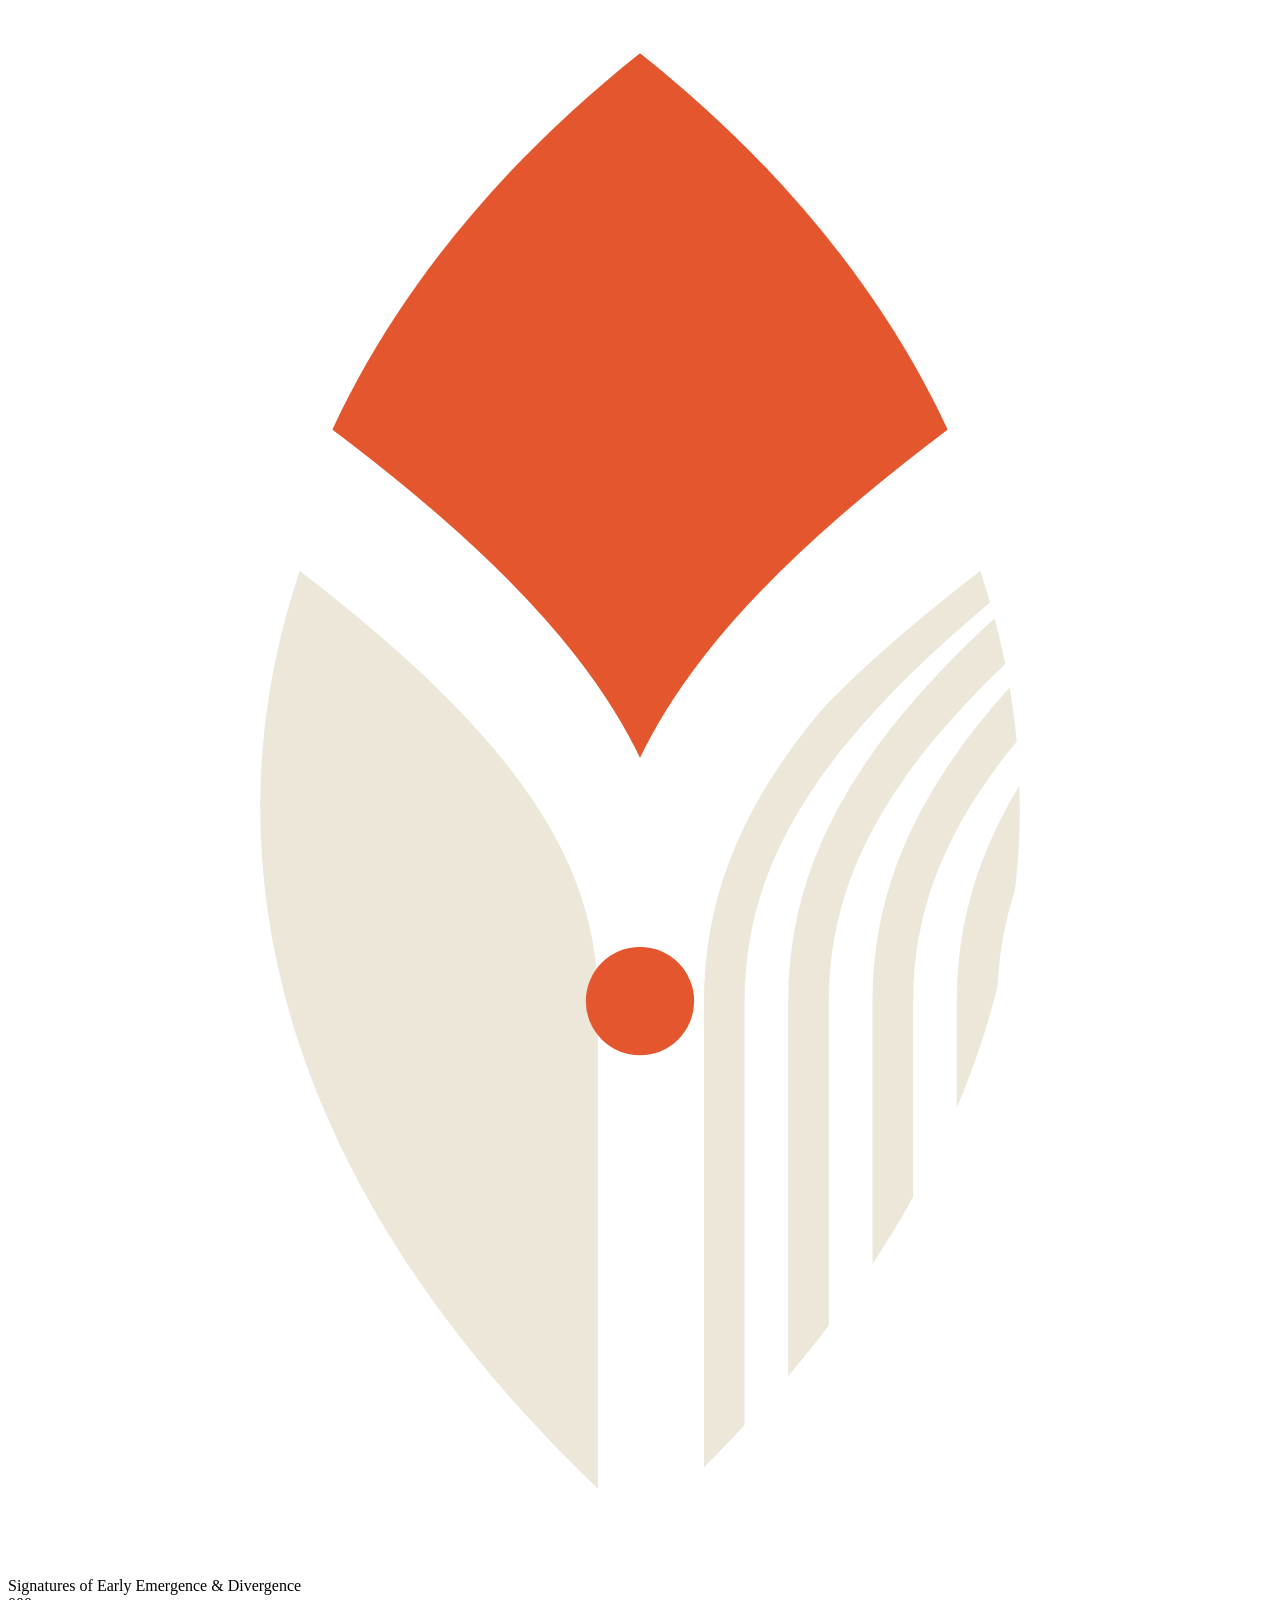
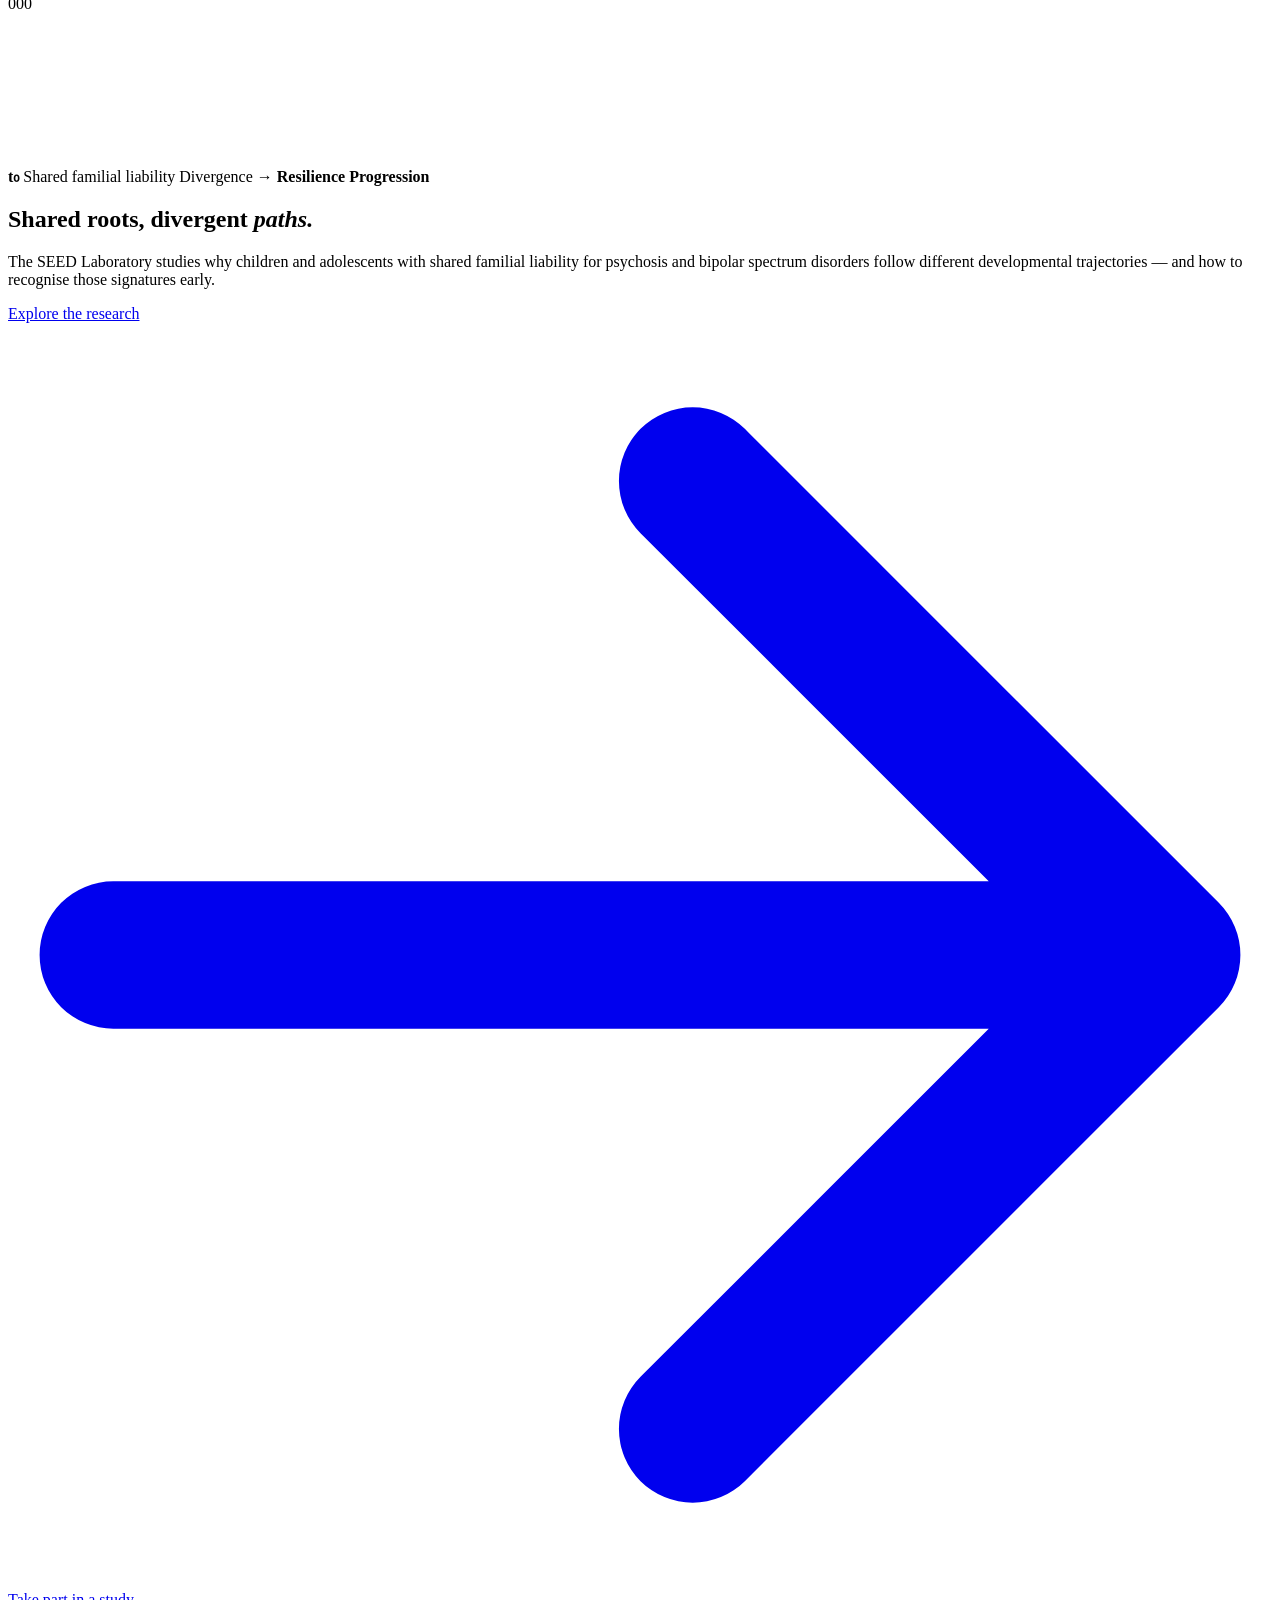
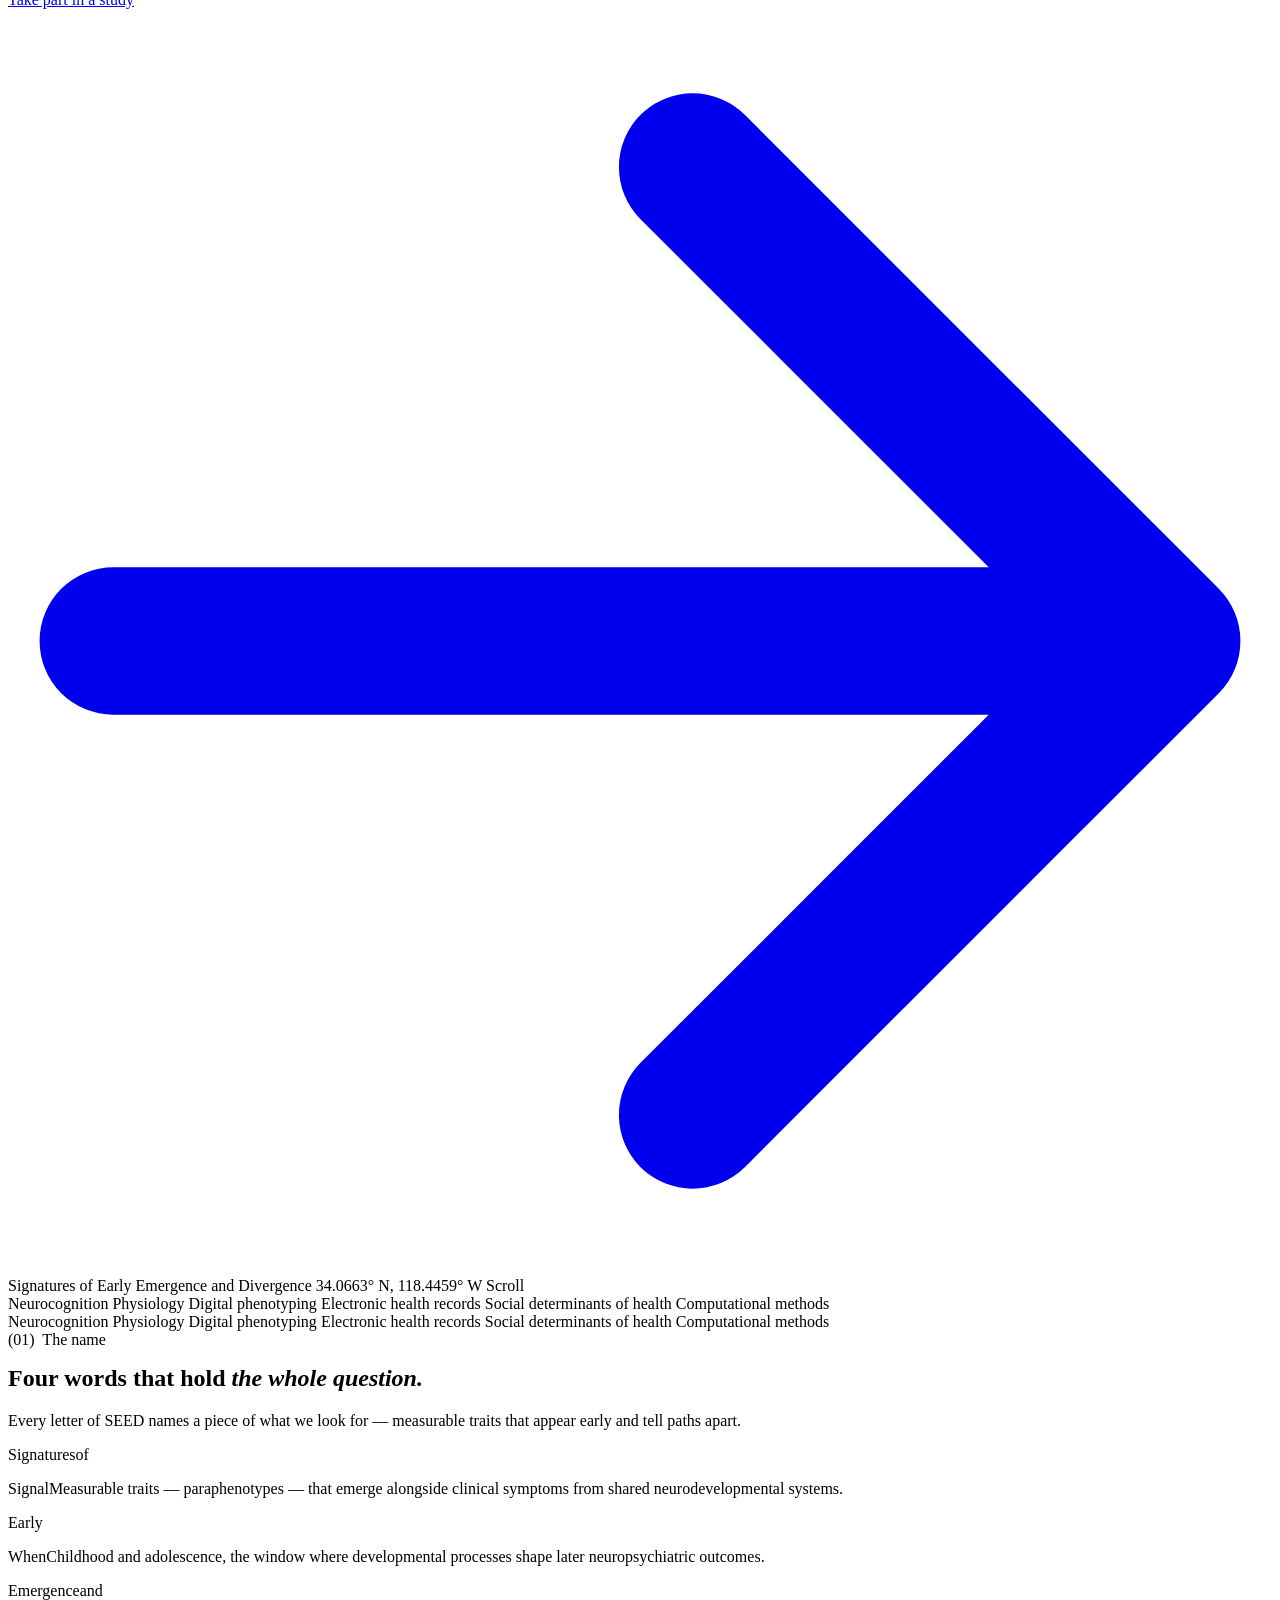
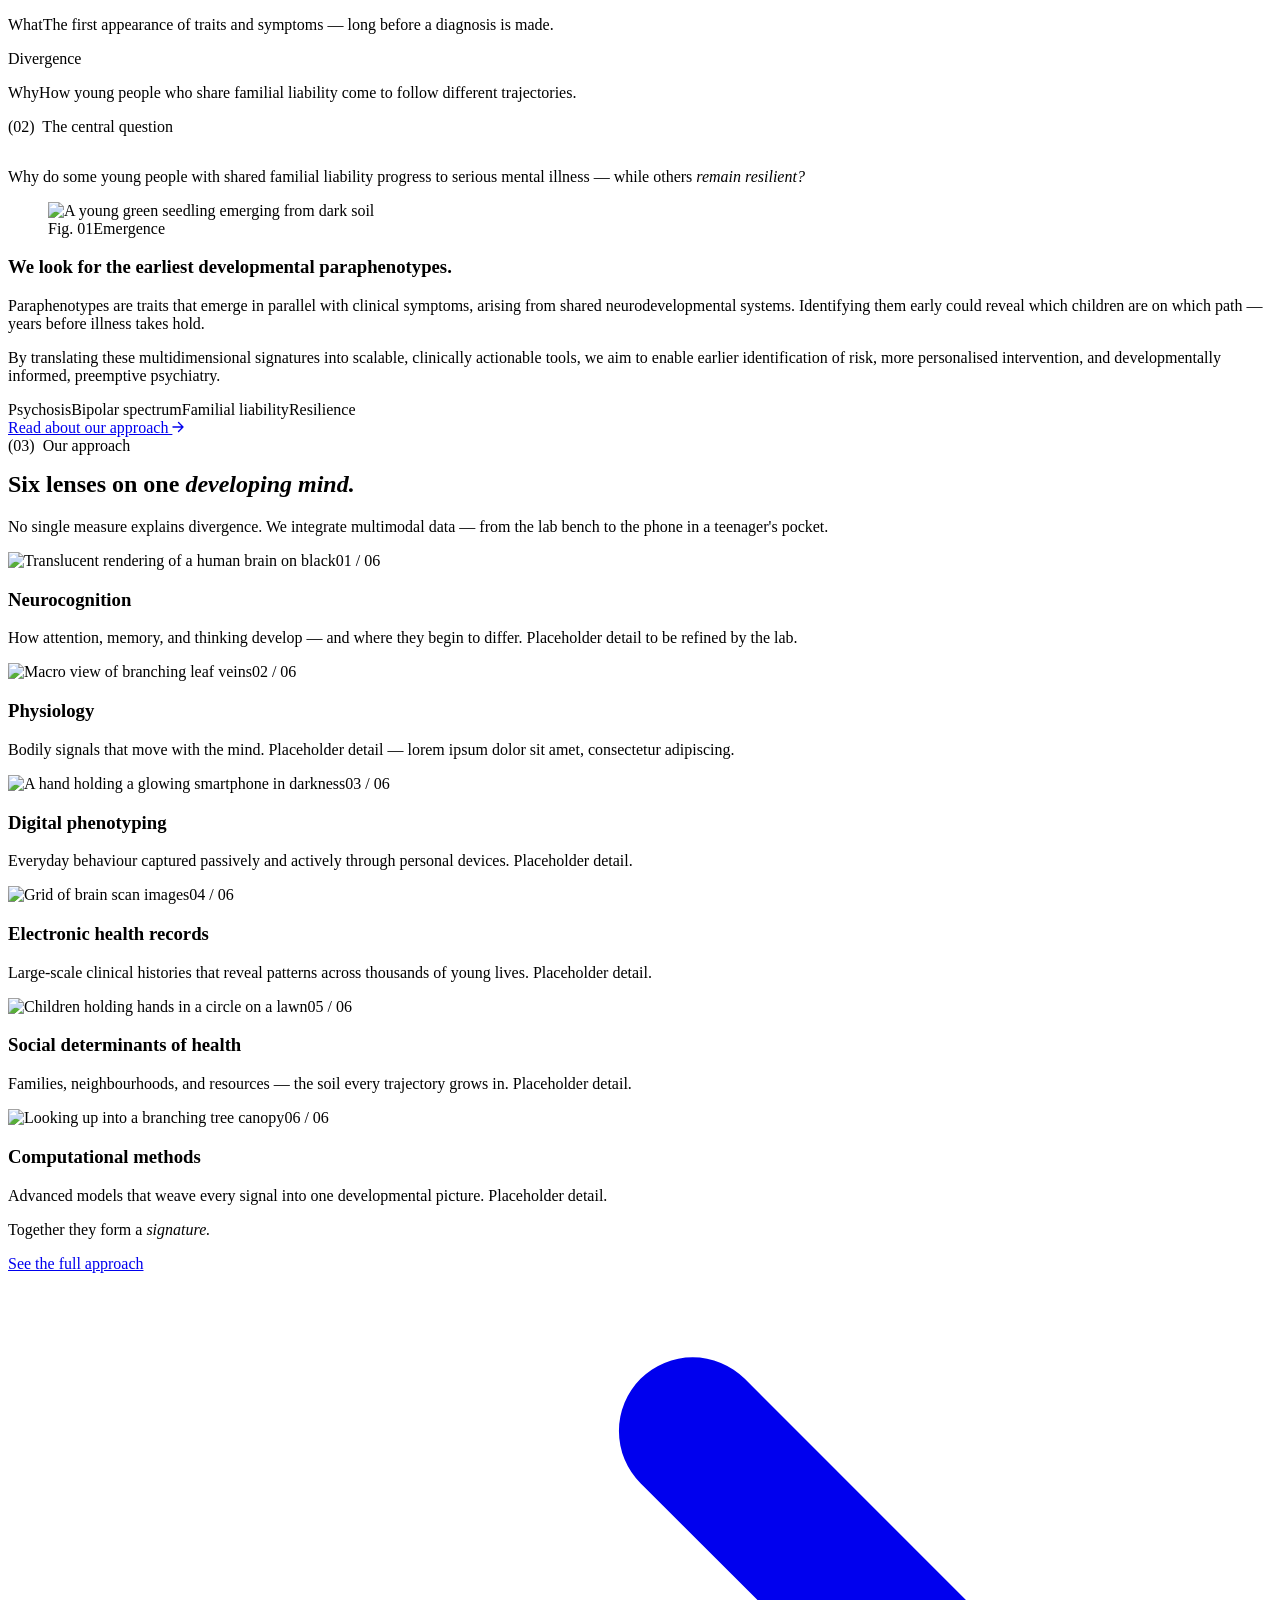
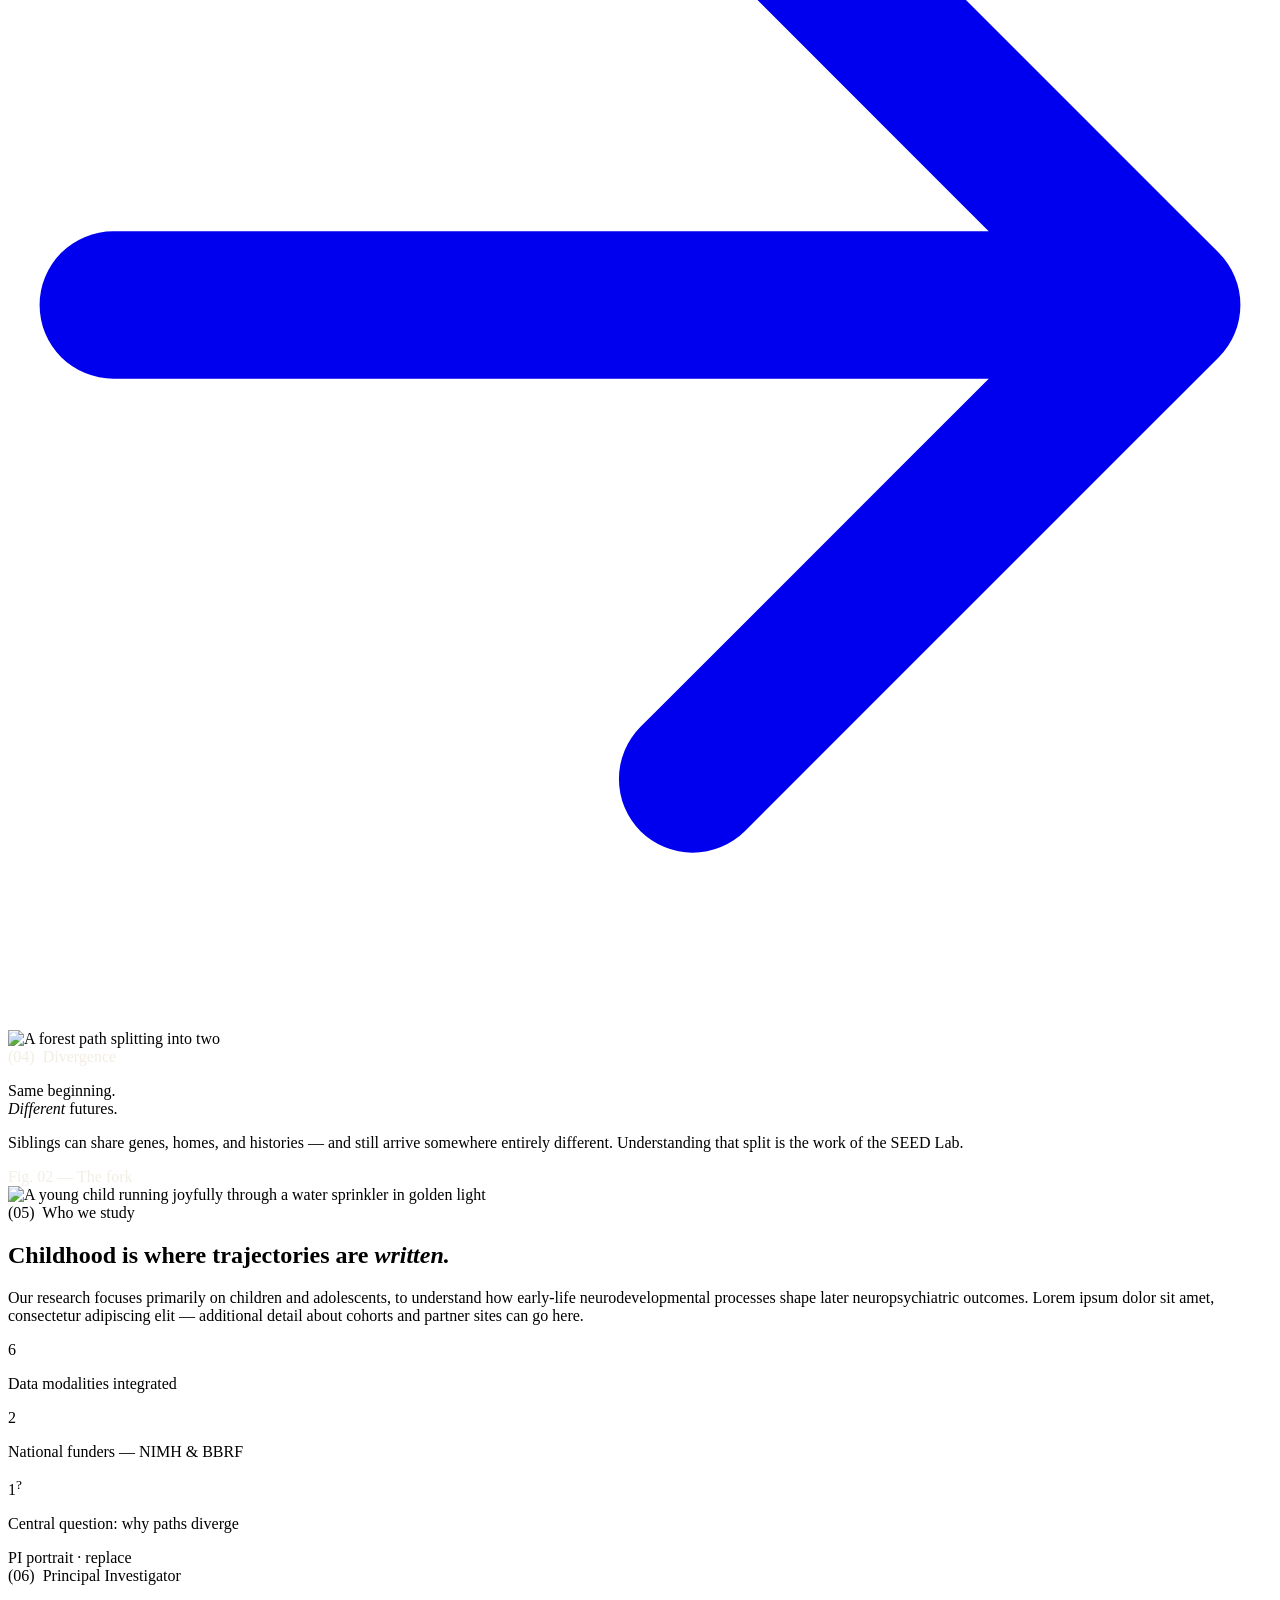
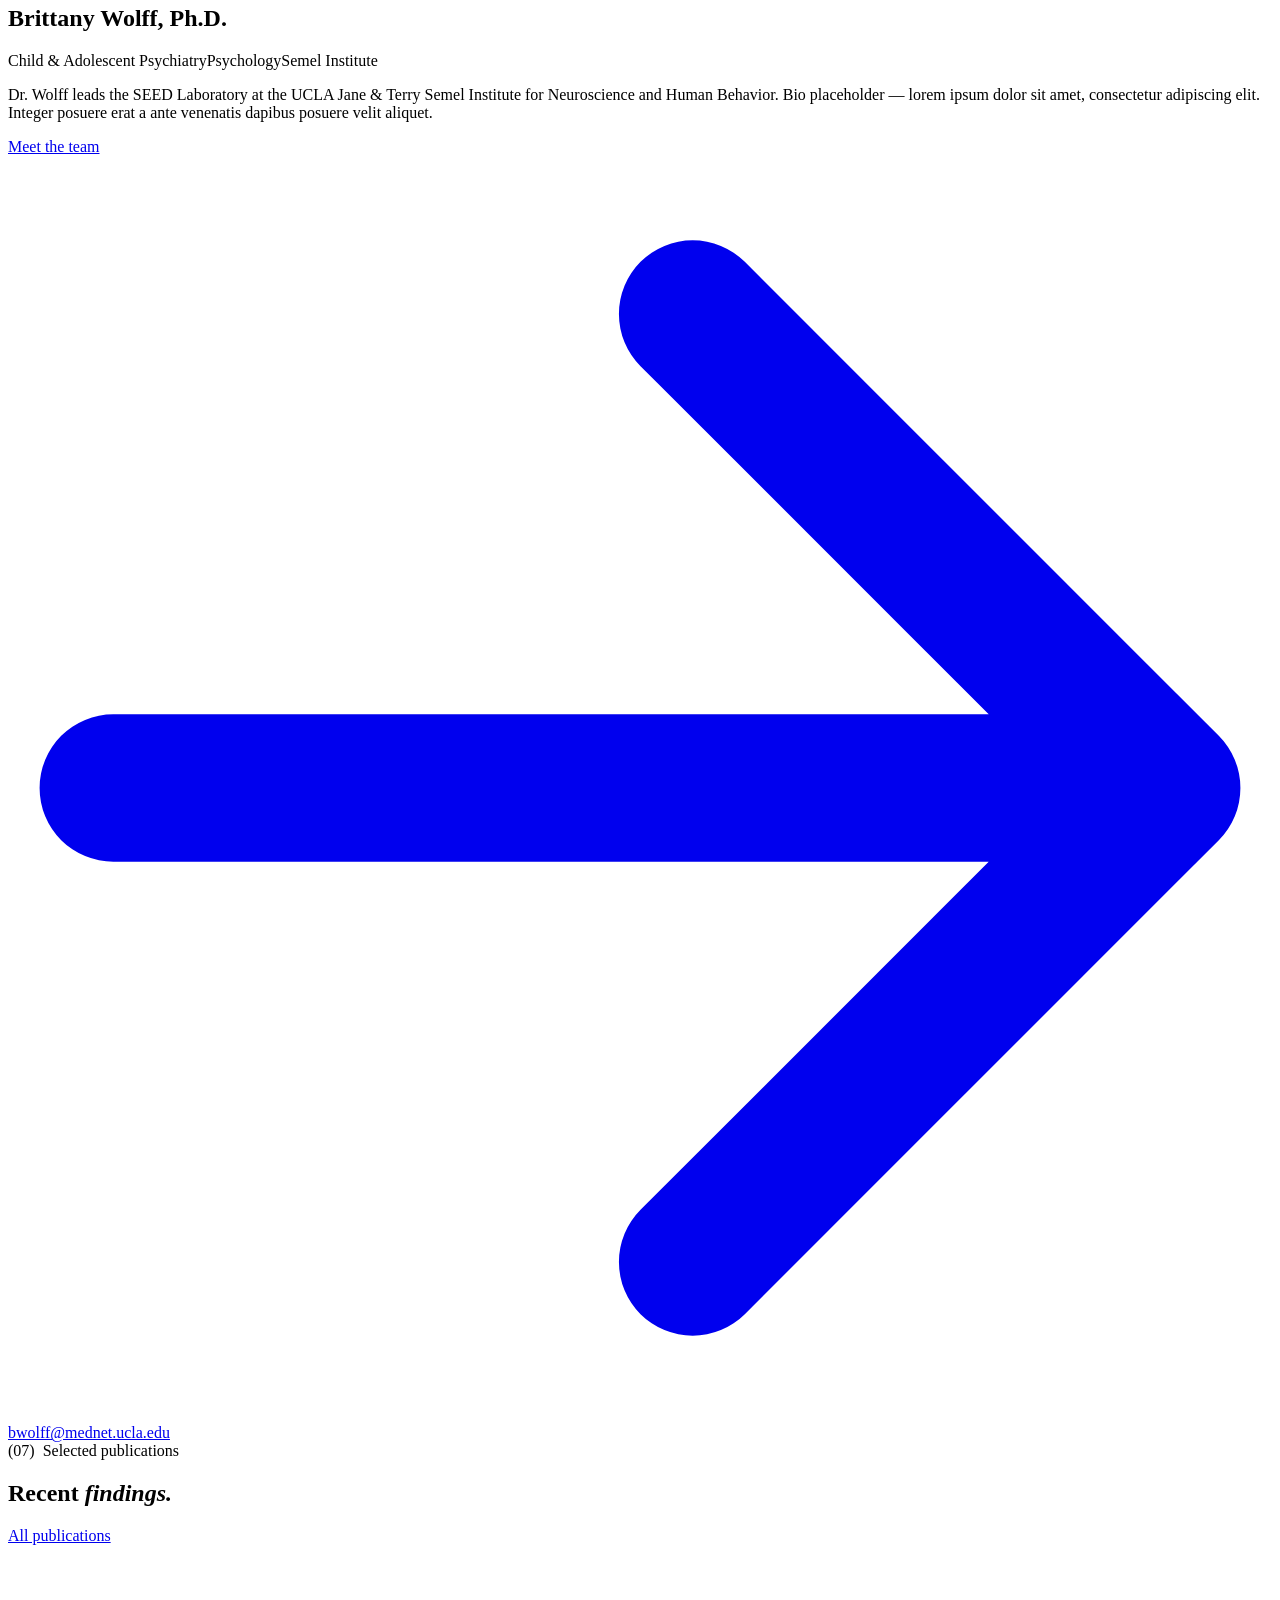
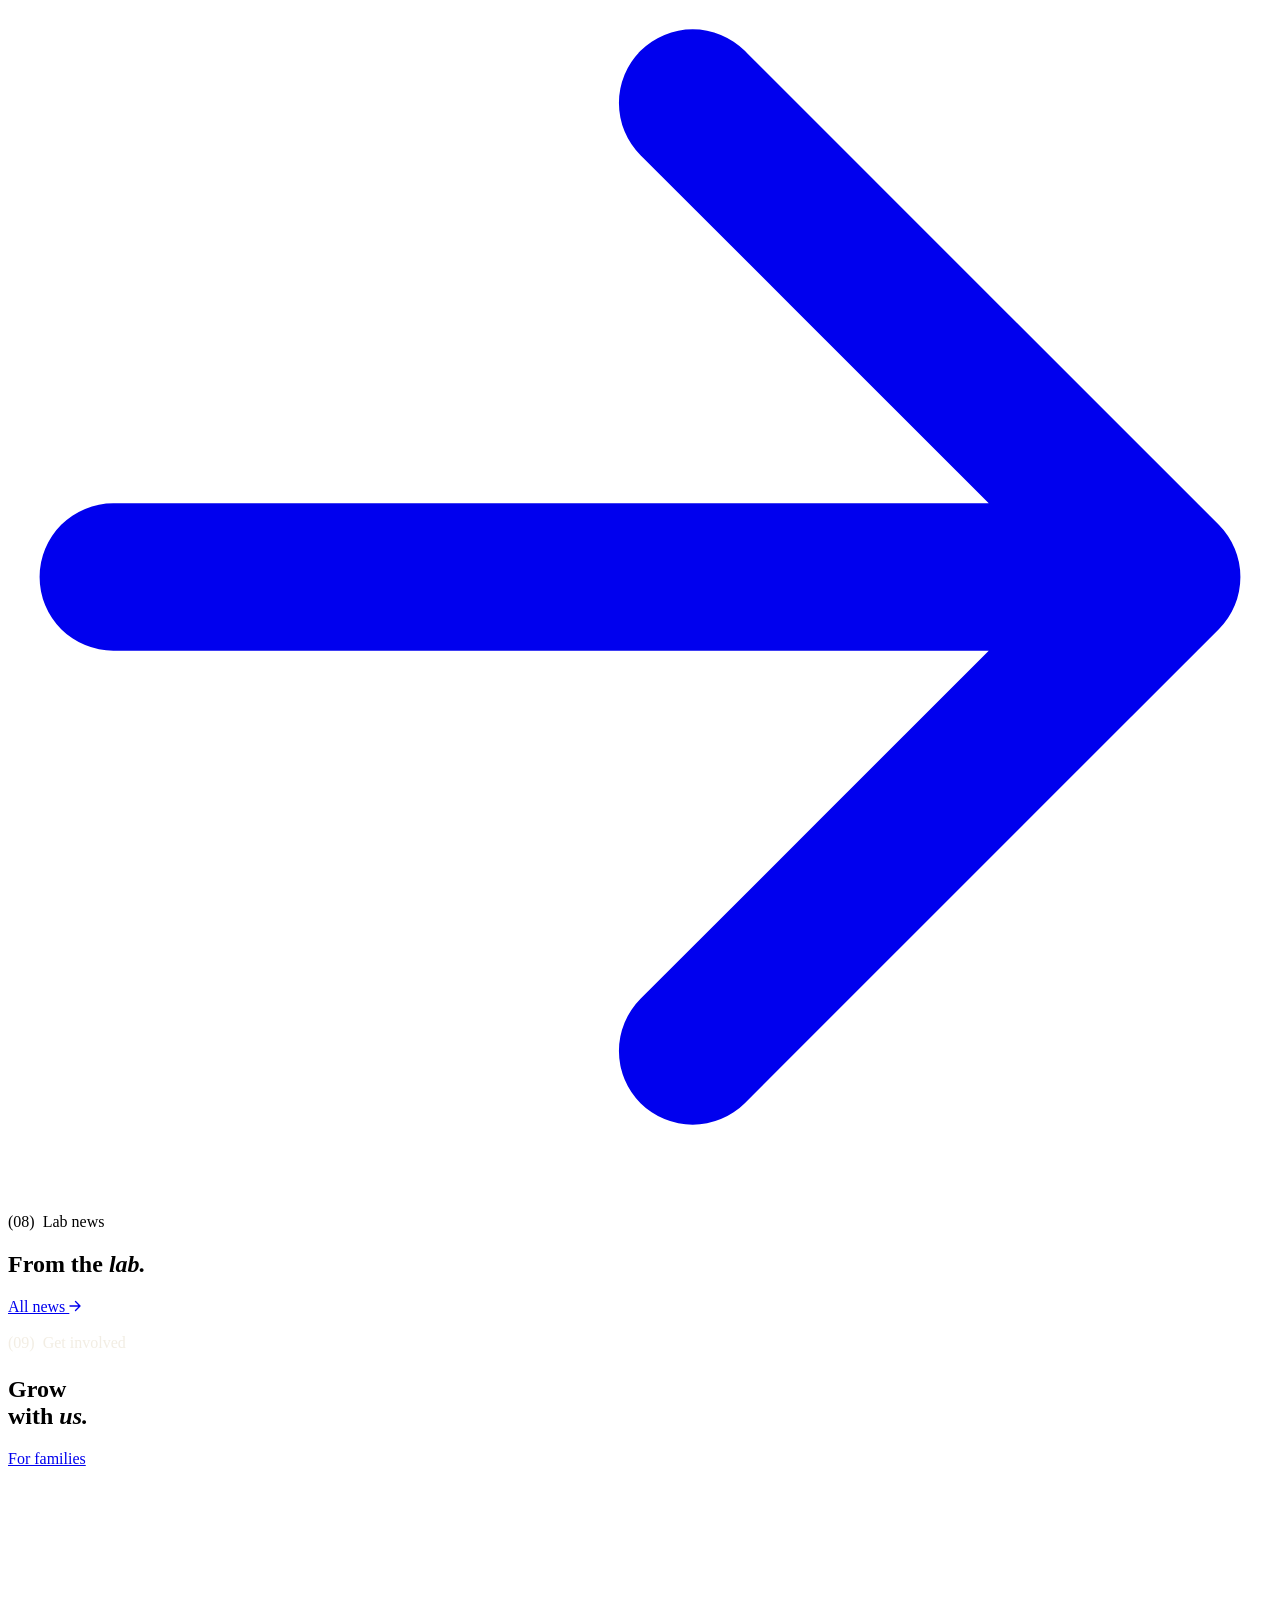
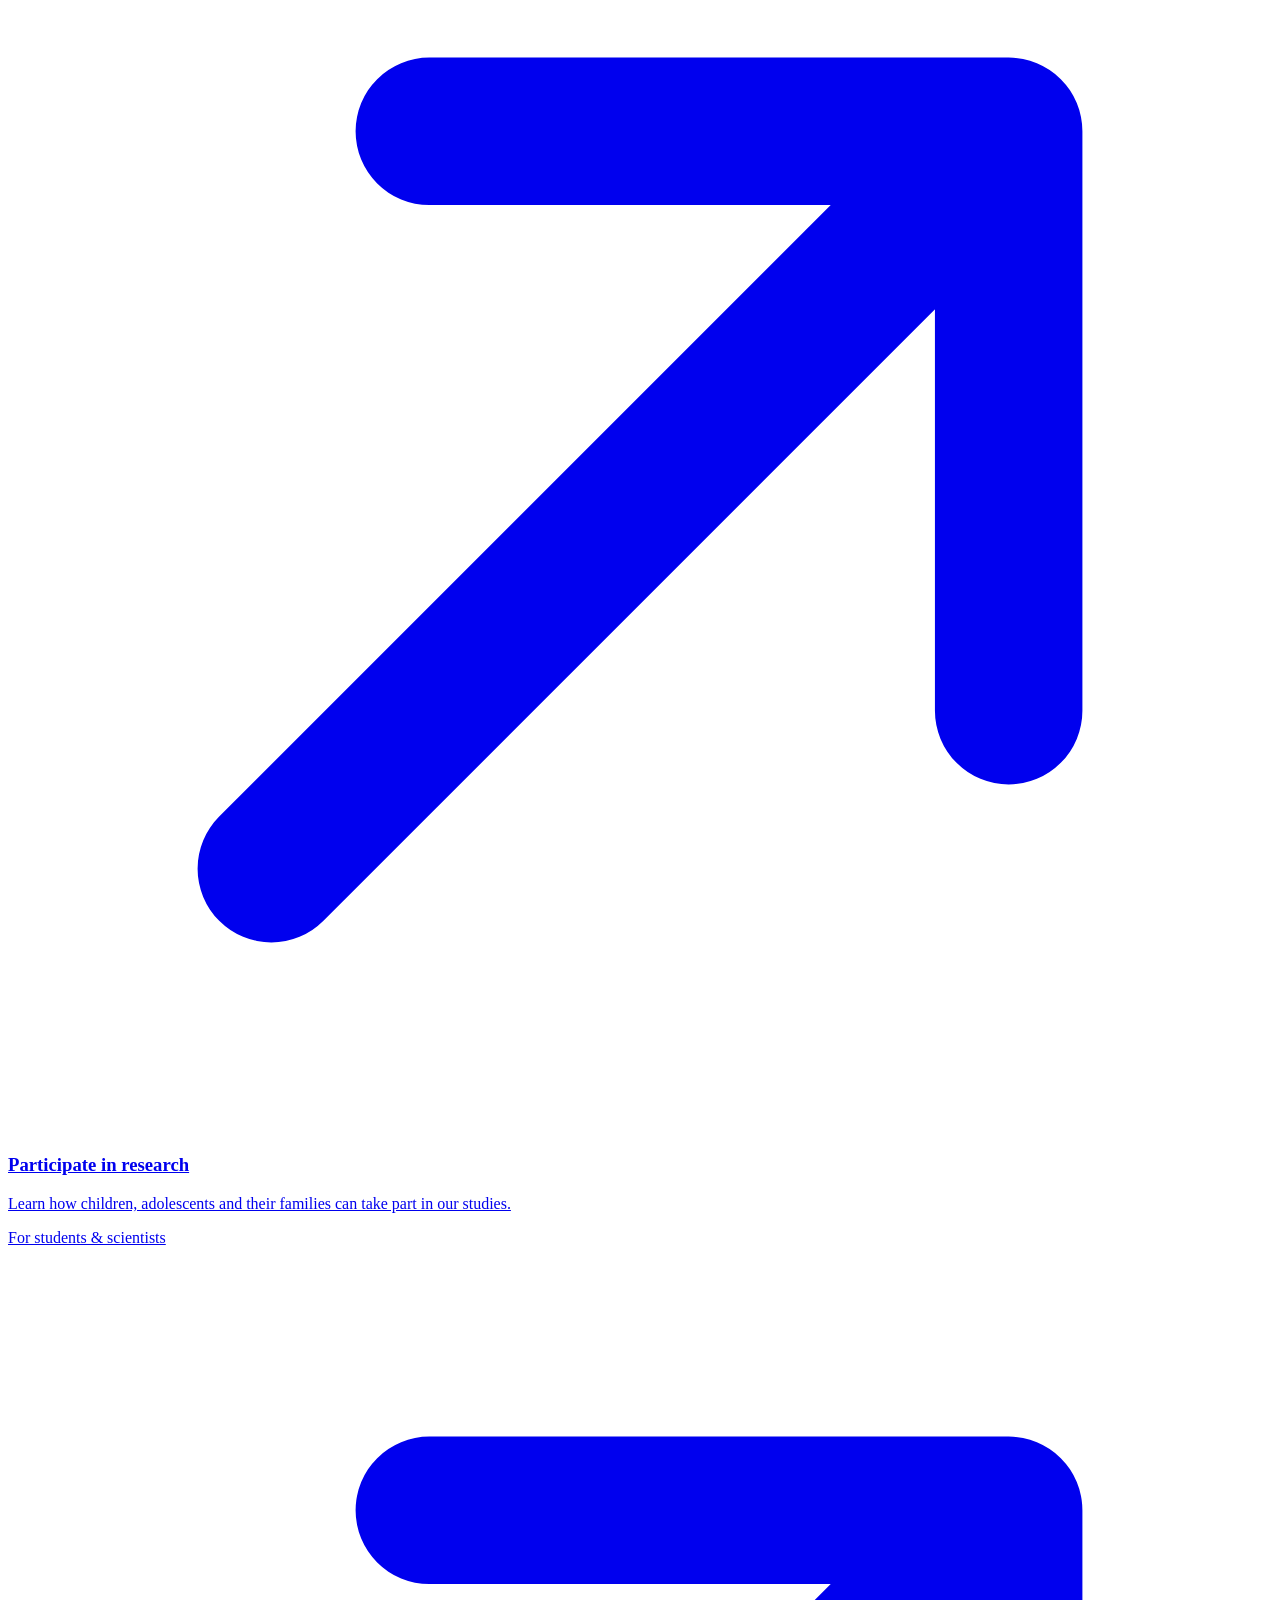
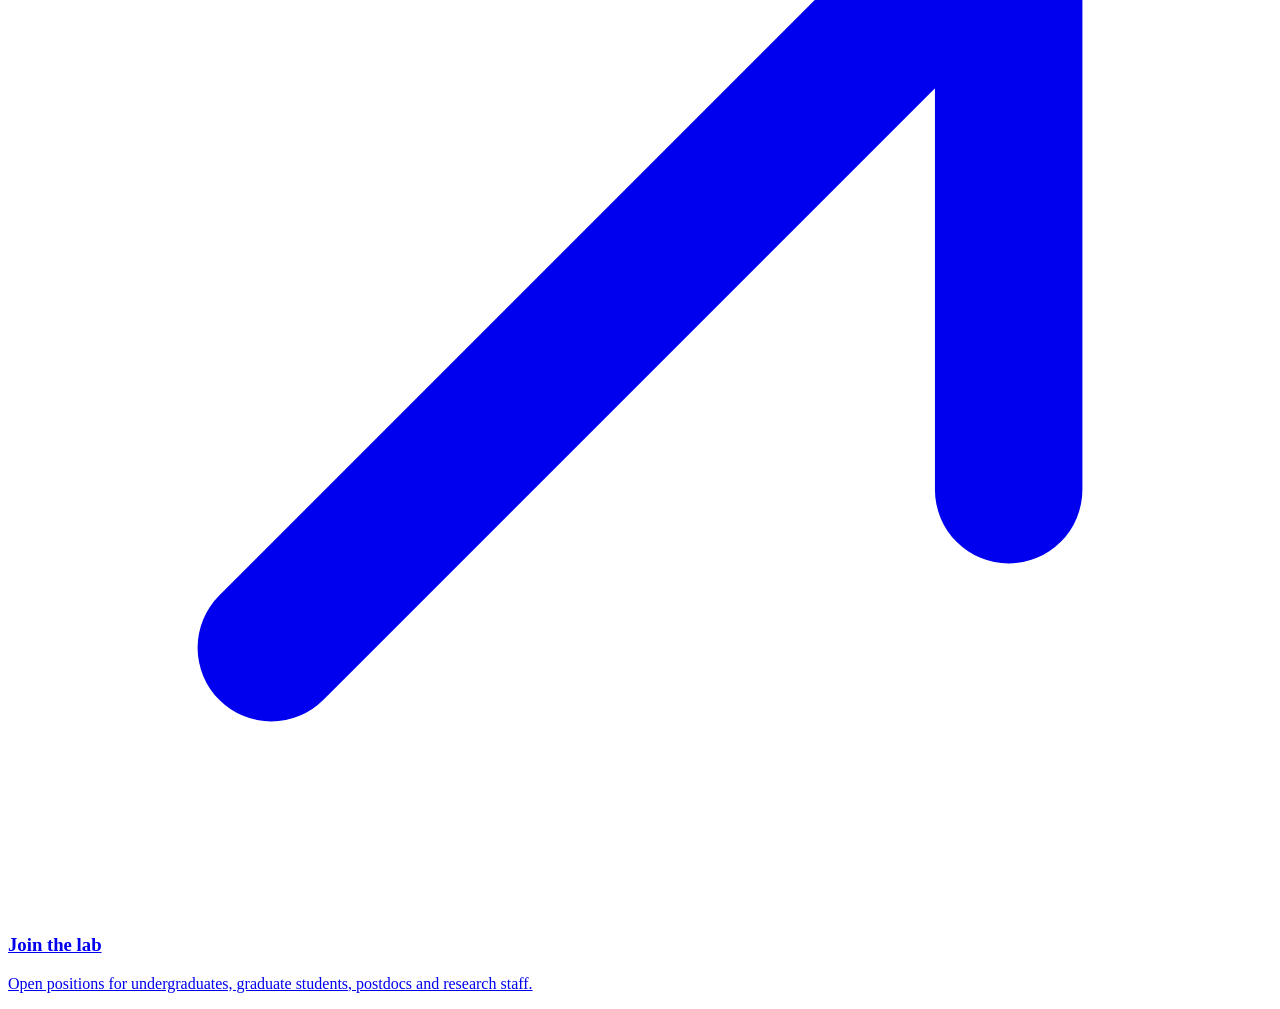
==== index.html @ 123a8e19 "Update index.html" ====
<!doctype html>
<html lang="en" class="no-js">
<head>
  <meta charset="utf-8">
  <meta name="viewport" content="width=device-width, initial-scale=1, viewport-fit=cover">
  <title>SEED Lab — Signatures of Early Emergence and Divergence · UCLA</title>
  <meta name="description" content="The SEED Laboratory at the UCLA Semel Institute studies why young people with shared familial liability for psychosis and bipolar spectrum disorders follow different developmental paths.">
  <meta name="theme-color" content="#0F1C16">
  <meta property="og:title" content="SEED Lab · UCLA Semel Institute">
  <meta property="og:description" content="Signatures of Early Emergence and Divergence — developmental paraphenotypes of psychosis and bipolar spectrum disorders.">
  <meta property="og:image" content="assets/logo/seed-lab-og.png">
  <link rel="icon" type="image/svg+xml" href="assets/logo/favicon.svg">
  <link rel="preconnect" href="https://api.fontshare.com" crossorigin>
  <link rel="preconnect" href="https://fonts.googleapis.com">
  <link rel="preconnect" href="https://fonts.gstatic.com" crossorigin>
  <link href="https://api.fontshare.com/v2/css?f[]=boska@400,401,500,501,700&f[]=switzer@400,500,600&display=swap" rel="stylesheet">
  <link href="https://fonts.googleapis.com/css2?family=JetBrains+Mono:wght@400;500&display=swap" rel="stylesheet">
  <link rel="stylesheet" href="assets/css/style.css">
  <script>(function(){var h=document.documentElement;h.classList.remove('no-js');var s={};try{s=JSON.parse(window.name||'{}')||{};}catch(e){s={};}if(s.theme)h.dataset.theme=s.theme;var r=document.referrer,same=false;try{same=r&&new URL(r).host===location.host;}catch(e){}if(same&&s.nav)h.classList.add('is-entering');if(same)h.classList.add('no-loader');})();</script>
</head>
<body data-page="home" id="top">

  <!-- Preloader (first visit per session only) -->
  <div class="loader" aria-hidden="true">
    <div class="loader-inner">
      <svg viewBox="8 -4 84 104" xmlns="http://www.w3.org/2000/svg">
        <defs>
          <clipPath id="Lsc"><path d="M50 3 C 79 26 88 63 50 97 C 12 63 21 26 50 3 Z"/></clipPath>
          <clipPath id="Llc"><path d="M50 110 L50 62 C50 50 42 40 22 26 L-10 4 L-10 110 Z"/></clipPath>
          <clipPath id="Lrc"><path d="M50 110 L50 62 C50 50 58 40 78 26 L110 4 L110 110 Z"/></clipPath>
          <clipPath id="Ltc"><path d="M50 62 C50 50 42 40 22 26 L-10 4 L-10 -20 L110 -20 L110 4 L78 26 C58 40 50 50 50 62 Z"/></clipPath>
          <mask id="Lfk" maskUnits="userSpaceOnUse" x="-20" y="-20" width="140" height="140"><rect x="-20" y="-20" width="140" height="140" fill="#fff"/><path d="M50 110 L50 62 C50 50 42 40 22 26 L-10 4 M50 62 C50 50 58 40 78 26 L110 4" fill="none" stroke="#000" stroke-width="5.6"/></mask>
        </defs>
        <g mask="url(#Lfk)"><g clip-path="url(#Lsc)">
          <rect class="m-left" x="-10" y="-10" width="120" height="120" fill="#EDE7DA" clip-path="url(#Llc)"/>
          <g class="m-right" clip-path="url(#Lrc)" fill="none" stroke="#EDE7DA" stroke-width="2.7"><path d="M55.6 110 L55.6 62 C55.6 50 63.6 40 83.6 26 L103.6 12"/><path d="M61.2 110 L61.2 62 C61.2 50 69.2 40 89.2 26 L109.2 12"/><path d="M66.8 110 L66.8 62 C66.8 50 74.8 40 94.8 26 L114.8 12"/><path d="M72.4 110 L72.4 62 C72.4 50 80.4 40 100.4 26 L120.4 12"/><path d="M78 110 L78 62 C78 50 86 40 106 26 L126 12"/><path d="M83.6 110 L83.6 62 C83.6 50 91.6 40 111.6 26 L131.6 12"/></g>
        </g></g>
        <g class="m-top" transform="translate(0 -4)" mask="url(#Lfk)"><g clip-path="url(#Lsc)"><rect x="-10" y="-20" width="120" height="120" fill="#E4572E" clip-path="url(#Ltc)"/></g></g>
        <circle class="m-dot" cx="50" cy="62" r="3.6" fill="#E4572E"/>
      </svg>
      <div class="ltxt"><span>Signatures of Early Emergence &amp; Divergence</span></div>
      <div class="count">000</div>
    </div>
  </div>

  <main id="main">

    <!-- ============ HERO ============ -->
    <section class="hero" data-header="dark">
      <canvas class="hero-canvas" id="heroCanvas" aria-hidden="true"></canvas>
      <div class="grain" aria-hidden="true"></div>
      <span class="canvas-label" id="lblOrigin"><b>t₀</b> Shared familial liability</span>
      <span class="canvas-label hide-sm" id="lblSplit">Divergence →</span>
      <span class="canvas-label" id="lblUp"><span class="sw" style="background:#B7C98A"></span><b>Resilience</b></span>
      <span class="canvas-label" id="lblDown"><span class="sw" style="background:#E4572E"></span><b>Progression</b></span>

      <div class="wrap hero-content">
        <h1 class="display hero-title" data-lines>
          <span class="line"><span>Shared roots,</span></span>
          <span class="line"><span>divergent <em>paths.</em></span></span>
        </h1>
        <div class="hero-bottom">
          <p class="lede">The SEED Laboratory studies why children and adolescents with shared familial liability for psychosis and bipolar spectrum disorders follow different developmental trajectories — and how to recognise those signatures early.</p>
          <div class="hero-ctas">
            <a class="btn btn-ember" href="research.html">Explore the research <span class="arr"><svg viewBox="0 0 12 12" fill="none"><path d="M1 6h10M6.5 1.5 11 6l-4.5 4.5" stroke="currentColor" stroke-width="1.4" stroke-linecap="round" stroke-linejoin="round"/></svg></span></a>
            <a class="btn btn-ghost" href="join.html">Take part in a study <span class="arr"><svg viewBox="0 0 12 12" fill="none"><path d="M1 6h10M6.5 1.5 11 6l-4.5 4.5" stroke="currentColor" stroke-width="1.4" stroke-linecap="round" stroke-linejoin="round"/></svg></span></a>
          </div>
        </div>
      </div>
      <div class="wrap">
        <div class="hero-meta mono">
          <span>Signatures of Early Emergence and Divergence</span>
          <span class="hide-sm">34.0663° N, 118.4459° W</span>
          <span class="scroll-cue"><i></i>Scroll</span>
        </div>
      </div>
    </section>

    <!-- ============ MARQUEE ============ -->
    <div class="marquee" aria-label="Research methods">
      <div class="marquee-track">
        <div class="marquee-item">Neurocognition <span class="dot" data-mk></span> Physiology <span class="dot" data-mk></span> Digital phenotyping <span class="dot" data-mk></span> Electronic health records <span class="dot" data-mk></span> Social determinants of health <span class="dot" data-mk></span> Computational methods <span class="dot" data-mk></span></div>
        <div class="marquee-item" aria-hidden="true">Neurocognition <span class="dot" data-mk></span> Physiology <span class="dot" data-mk></span> Digital phenotyping <span class="dot" data-mk></span> Electronic health records <span class="dot" data-mk></span> Social determinants of health <span class="dot" data-mk></span> Computational methods <span class="dot" data-mk></span></div>
      </div>
    </div>

    <!-- ============ THE NAME ============ -->
    <section class="section">
      <div class="wrap">
        <div class="acro-head">
          <div>
            <span class="eyebrow">(01) &nbsp;The name</span>
            <h2 class="display h-2xl" style="margin-top:1rem">Four words that hold <em>the whole question.</em></h2>
          </div>
          <p class="lede">Every letter of SEED names a piece of what we look for — measurable traits that appear early and tell paths apart.</p>
        </div>
        <div class="acro-list">
          <div class="acro-row">
            <div class="acro-word"><span class="cap">S</span><span class="rest">ignatures</span><span class="conj">of</span></div>
            <p class="acro-note"><span class="mono">Signal</span>Measurable traits — paraphenotypes — that emerge alongside clinical symptoms from shared neurodevelopmental systems.</p>
          </div>
          <div class="acro-row">
            <div class="acro-word"><span class="cap">E</span><span class="rest">arly</span></div>
            <p class="acro-note"><span class="mono">When</span>Childhood and adolescence, the window where developmental processes shape later neuropsychiatric outcomes.</p>
          </div>
          <div class="acro-row">
            <div class="acro-word"><span class="cap">E</span><span class="rest">mergence</span><span class="conj">and</span></div>
            <p class="acro-note"><span class="mono">What</span>The first appearance of traits and symptoms — long before a diagnosis is made.</p>
          </div>
          <div class="acro-row">
            <div class="acro-word"><span class="cap">D</span><span class="rest">ivergence</span></div>
            <p class="acro-note"><span class="mono">Why</span>How young people who share familial liability come to follow different trajectories.</p>
          </div>
        </div>
      </div>
    </section>

    <!-- ============ THE QUESTION ============ -->
    <section class="section dark" data-header="dark">
      <div class="wrap">
        <span class="eyebrow">(02) &nbsp;The central question</span>
        <p class="statement" style="margin-top:2rem" data-words>Why do some young people with shared familial liability progress to serious mental illness — while others <em>remain resilient?</em></p>

        <div class="q-grid">
          <figure class="q-figure reveal-img">
            <img src="assets/img/sprout-soil.webp" alt="A young green seedling emerging from dark soil" data-parallax loading="lazy">
            <figcaption class="mono"><span>Fig. 01</span><span>Emergence</span></figcaption>
          </figure>
          <div class="q-copy">
            <h3 class="h-xl fade">We look for the earliest developmental paraphenotypes.</h3>
            <div class="prose fade">
              <p>Paraphenotypes are traits that emerge in parallel with clinical symptoms, arising from shared neurodevelopmental systems. Identifying them early could reveal which children are on which path — years before illness takes hold.</p>
              <p>By translating these multidimensional signatures into scalable, clinically actionable tools, we aim to enable earlier identification of risk, more personalised intervention, and developmentally informed, preemptive psychiatry.</p>
            </div>
            <div class="pill-row fade">
              <span class="pill">Psychosis</span><span class="pill">Bipolar spectrum</span><span class="pill">Familial liability</span><span class="pill">Resilience</span>
            </div>
            <a class="link-arrow fade" href="research.html" style="margin-top:2.25rem">Read about our approach <svg width="12" height="12" viewBox="0 0 12 12" fill="none"><path d="M1 6h10M6.5 1.5 11 6l-4.5 4.5" stroke="currentColor" stroke-width="1.4" stroke-linecap="round" stroke-linejoin="round"/></svg></a>
          </div>
        </div>
      </div>
    </section>

    <!-- ============ SIX LENSES (horizontal) ============ -->
    <section class="lenses section tint" style="padding-bottom:clamp(4rem,7vw,7rem)">
      <div class="wrap lenses-head">
        <div>
          <span class="eyebrow">(03) &nbsp;Our approach</span>
          <h2 class="display h-2xl" style="margin-top:1rem">Six lenses on one <em>developing mind.</em></h2>
        </div>
        <p class="lede">No single measure explains divergence. We integrate multimodal data — from the lab bench to the phone in a teenager's pocket.</p>
      </div>
      <div class="lenses-track">
        <article class="lens" data-cursor="view" data-cursor-label="Explore">
          <div class="lens-img"><img src="assets/img/glass-brain.webp" alt="Translucent rendering of a human brain on black" loading="lazy"><span class="num mono">01 / 06</span></div>
          <div class="lens-body"><h3>Neurocognition</h3><p>How attention, memory, and thinking develop — and where they begin to differ. Placeholder detail to be refined by the lab.</p></div>
        </article>
        <article class="lens" data-cursor="view" data-cursor-label="Explore">
          <div class="lens-img"><img src="assets/img/leaf-veins.webp" alt="Macro view of branching leaf veins" loading="lazy"><span class="num mono">02 / 06</span></div>
          <div class="lens-body"><h3>Physiology</h3><p>Bodily signals that move with the mind. Placeholder detail — lorem ipsum dolor sit amet, consectetur adipiscing.</p></div>
        </article>
        <article class="lens" data-cursor="view" data-cursor-label="Explore">
          <div class="lens-img"><img src="assets/img/phone-dark.webp" alt="A hand holding a glowing smartphone in darkness" loading="lazy"><span class="num mono">03 / 06</span></div>
          <div class="lens-body"><h3>Digital phenotyping</h3><p>Everyday behaviour captured passively and actively through personal devices. Placeholder detail.</p></div>
        </article>
        <article class="lens" data-cursor="view" data-cursor-label="Explore">
          <div class="lens-img"><img src="assets/img/mri-grid.webp" alt="Grid of brain scan images" loading="lazy"><span class="num mono">04 / 06</span></div>
          <div class="lens-body"><h3>Electronic health records</h3><p>Large-scale clinical histories that reveal patterns across thousands of young lives. Placeholder detail.</p></div>
        </article>
        <article class="lens" data-cursor="view" data-cursor-label="Explore">
          <div class="lens-img"><img src="assets/img/kids-circle.webp" alt="Children holding hands in a circle on a lawn" loading="lazy"><span class="num mono">05 / 06</span></div>
          <div class="lens-body"><h3>Social determinants of health</h3><p>Families, neighbourhoods, and resources — the soil every trajectory grows in. Placeholder detail.</p></div>
        </article>
        <article class="lens" data-cursor="view" data-cursor-label="Explore">
          <div class="lens-img"><img src="assets/img/canopy.webp" alt="Looking up into a branching tree canopy" loading="lazy"><span class="num mono">06 / 06</span></div>
          <div class="lens-body"><h3>Computational methods</h3><p>Advanced models that weave every signal into one developmental picture. Placeholder detail.</p></div>
        </article>
        <div class="lens-end">
          <p class="display h-xl">Together they form a <em class="accent">signature.</em></p>
          <a class="btn btn-ink" href="research.html">See the full approach <span class="arr"><svg viewBox="0 0 12 12" fill="none"><path d="M1 6h10M6.5 1.5 11 6l-4.5 4.5" stroke="currentColor" stroke-width="1.4" stroke-linecap="round" stroke-linejoin="round"/></svg></span></a>
        </div>
      </div>
      <div class="lens-progress" aria-hidden="true"><span></span></div>
    </section>

    <!-- ============ FULL-BLEED ============ -->
    <section class="bleed" data-header="dark">
      <div class="bleed-media"><img src="assets/img/forked-path.webp" alt="A forest path splitting into two" loading="lazy"></div>
      <div class="wrap bleed-inner">
        <span class="eyebrow" style="color:rgba(237,231,218,.75)">(04) &nbsp;Divergence</span>
        <p class="bleed-quote display"><span class="line" style="display:block;overflow:hidden"><span style="display:inline-block">Same beginning.</span></span><span class="line" style="display:block;overflow:hidden"><span style="display:inline-block"><em>Different</em> futures.</span></span></p>
        <div class="bleed-foot">
          <p>Siblings can share genes, homes, and histories — and still arrive somewhere entirely different. Understanding that split is the work of the SEED Lab.</p>
          <span class="mono" style="color:rgba(237,231,218,.7)">Fig. 02 — The fork</span>
        </div>
      </div>
    </section>

    <!-- ============ WHO WE STUDY ============ -->
    <section class="section">
      <div class="wrap focus-grid">
        <div class="focus-img reveal-img"><img src="assets/img/kid-sprinkler.webp" alt="A young child running joyfully through a water sprinkler in golden light" data-parallax loading="lazy"></div>
        <div class="focus-copy">
          <span class="eyebrow">(05) &nbsp;Who we study</span>
          <h2 class="display h-2xl">Childhood is where trajectories are <em>written.</em></h2>
          <p class="prose muted">Our research focuses primarily on children and adolescents, to understand how early-life neurodevelopmental processes shape later neuropsychiatric outcomes. Lorem ipsum dolor sit amet, consectetur adipiscing elit — additional detail about cohorts and partner sites can go here.</p>
          <div class="stats">
            <div class="stat"><div class="n"><span data-count="6">6</span></div><p class="l">Data modalities integrated</p></div>
            <div class="stat"><div class="n"><span data-count="2">2</span></div><p class="l">National funders — NIMH &amp; BBRF</p></div>
            <div class="stat"><div class="n"><span data-count="1">1</span><sup>?</sup></div><p class="l">Central question: why paths diverge</p></div>
          </div>
        </div>
      </div>
    </section>

    <!-- ============ PI ============ -->
    <section class="section tint">
      <div class="wrap pi">
        <div class="pi-wrap">
          <!-- Replace the image below with Dr. Wolff's portrait (e.g. assets/img/team/brittany-wolff.webp) -->
          <div class="arch reveal-img"><img src="assets/img/dandelion-dark.webp" alt="" loading="lazy"><span class="placeholder-tag mono">PI portrait · replace</span></div>
          <div class="arch-ring" aria-hidden="true"></div>
        </div>
        <div>
          <span class="eyebrow">(06) &nbsp;Principal Investigator</span>
          <h2 class="display pi-name">Brittany Wolff<span class="ital muted">, Ph.D.</span></h2>
          <div class="pi-roles"><span class="pill">Child &amp; Adolescent Psychiatry</span><span class="pill">Psychology</span><span class="pill">Semel Institute</span></div>
          <div class="prose">
            <p>Dr. Wolff leads the SEED Laboratory at the UCLA Jane &amp; Terry Semel Institute for Neuroscience and Human Behavior. Bio placeholder — lorem ipsum dolor sit amet, consectetur adipiscing elit. Integer posuere erat a ante venenatis dapibus posuere velit aliquet.</p>
          </div>
          <div class="pi-actions">
            <a class="btn btn-ink" href="team.html">Meet the team <span class="arr"><svg viewBox="0 0 12 12" fill="none"><path d="M1 6h10M6.5 1.5 11 6l-4.5 4.5" stroke="currentColor" stroke-width="1.4" stroke-linecap="round" stroke-linejoin="round"/></svg></span></a>
            <a class="link-arrow" href="mailto:bwolff@mednet.ucla.edu">bwolff@mednet.ucla.edu</a>
          </div>
        </div>
      </div>
    </section>

    <!-- ============ PUBLICATIONS PREVIEW ============ -->
    <section class="section">
      <div class="wrap">
        <div class="sec-head">
          <div>
            <span class="eyebrow">(07) &nbsp;Selected publications</span>
            <h2 class="display h-2xl">Recent <em>findings.</em></h2>
          </div>
          <a class="btn btn-ghost" href="publications.html">All publications <span class="arr"><svg viewBox="0 0 12 12" fill="none"><path d="M1 6h10M6.5 1.5 11 6l-4.5 4.5" stroke="currentColor" stroke-width="1.4" stroke-linecap="round" stroke-linejoin="round"/></svg></span></a>
        </div>
        <div class="pub-rows" id="pubPreview"></div>
      </div>
    </section>

    <!-- ============ NEWS PREVIEW ============ -->
    <section class="section" style="padding-top:0">
      <div class="wrap">
        <div class="sec-head">
          <div>
            <span class="eyebrow">(08) &nbsp;Lab news</span>
            <h2 class="display h-2xl">From the <em>lab.</em></h2>
          </div>
          <a class="link-arrow" href="news.html">All news <svg width="12" height="12" viewBox="0 0 12 12" fill="none"><path d="M1 6h10M6.5 1.5 11 6l-4.5 4.5" stroke="currentColor" stroke-width="1.4" stroke-linecap="round" stroke-linejoin="round"/></svg></a>
        </div>
        <div class="news-grid" id="newsPreview"></div>
      </div>
    </section>

    <!-- ============ CTA ============ -->
    <section class="cta section" data-header="dark">
      <div class="cta-bg"><img src="assets/img/dandelion-drift.webp" alt="" data-parallax loading="lazy"></div>
      <div class="wrap cta-inner">
        <span class="eyebrow" style="color:rgba(237,231,218,.75)">(09) &nbsp;Get involved</span>
        <h2 class="display cta-title" style="margin-top:1.5rem"><span class="line" style="display:block;overflow:hidden"><span style="display:inline-block">Grow</span></span><span class="line" style="display:block;overflow:hidden"><span style="display:inline-block">with <em>us.</em></span></span></h2>
        <div class="cta-cards">
          <a class="cta-card" href="join.html#participate">
            <div class="top"><span class="mono">For families</span><span class="circ"><svg viewBox="0 0 12 12" fill="none"><path d="M2.5 9.5 9.5 2.5M4 2.5h5.5V8" stroke="currentColor" stroke-width="1.4" stroke-linecap="round" stroke-linejoin="round"/></svg></span></div>
            <div><h3>Participate in research</h3><p style="margin-top:.75rem">Learn how children, adolescents and their families can take part in our studies.</p></div>
          </a>
          <a class="cta-card" href="join.html#positions">
            <div class="top"><span class="mono">For students &amp; scientists</span><span class="circ"><svg viewBox="0 0 12 12" fill="none"><path d="M2.5 9.5 9.5 2.5M4 2.5h5.5V8" stroke="currentColor" stroke-width="1.4" stroke-linecap="round" stroke-linejoin="round"/></svg></span></div>
            <div><h3>Join the lab</h3><p style="margin-top:.75rem">Open positions for undergraduates, graduate students, postdocs and research staff.</p></div>
          </a>
        </div>
      </div>
    </section>
  </main>

  <footer data-footer data-header="dark"></footer>

  <script src="assets/vendor/gsap.min.js" defer></script>
  <script src="assets/vendor/ScrollTrigger.min.js" defer></script>
  <script src="assets/vendor/lenis.min.js" defer></script>
  <script src="assets/js/data.js" defer></script>
  <script src="assets/js/main.js" defer></script>
  <script>document.addEventListener('DOMContentLoaded',function(){document.querySelectorAll('[data-mk]').forEach(function(el){el.innerHTML=window.SEED.mark({ink:'currentColor',label:''});});});</script>
</body>
</html>
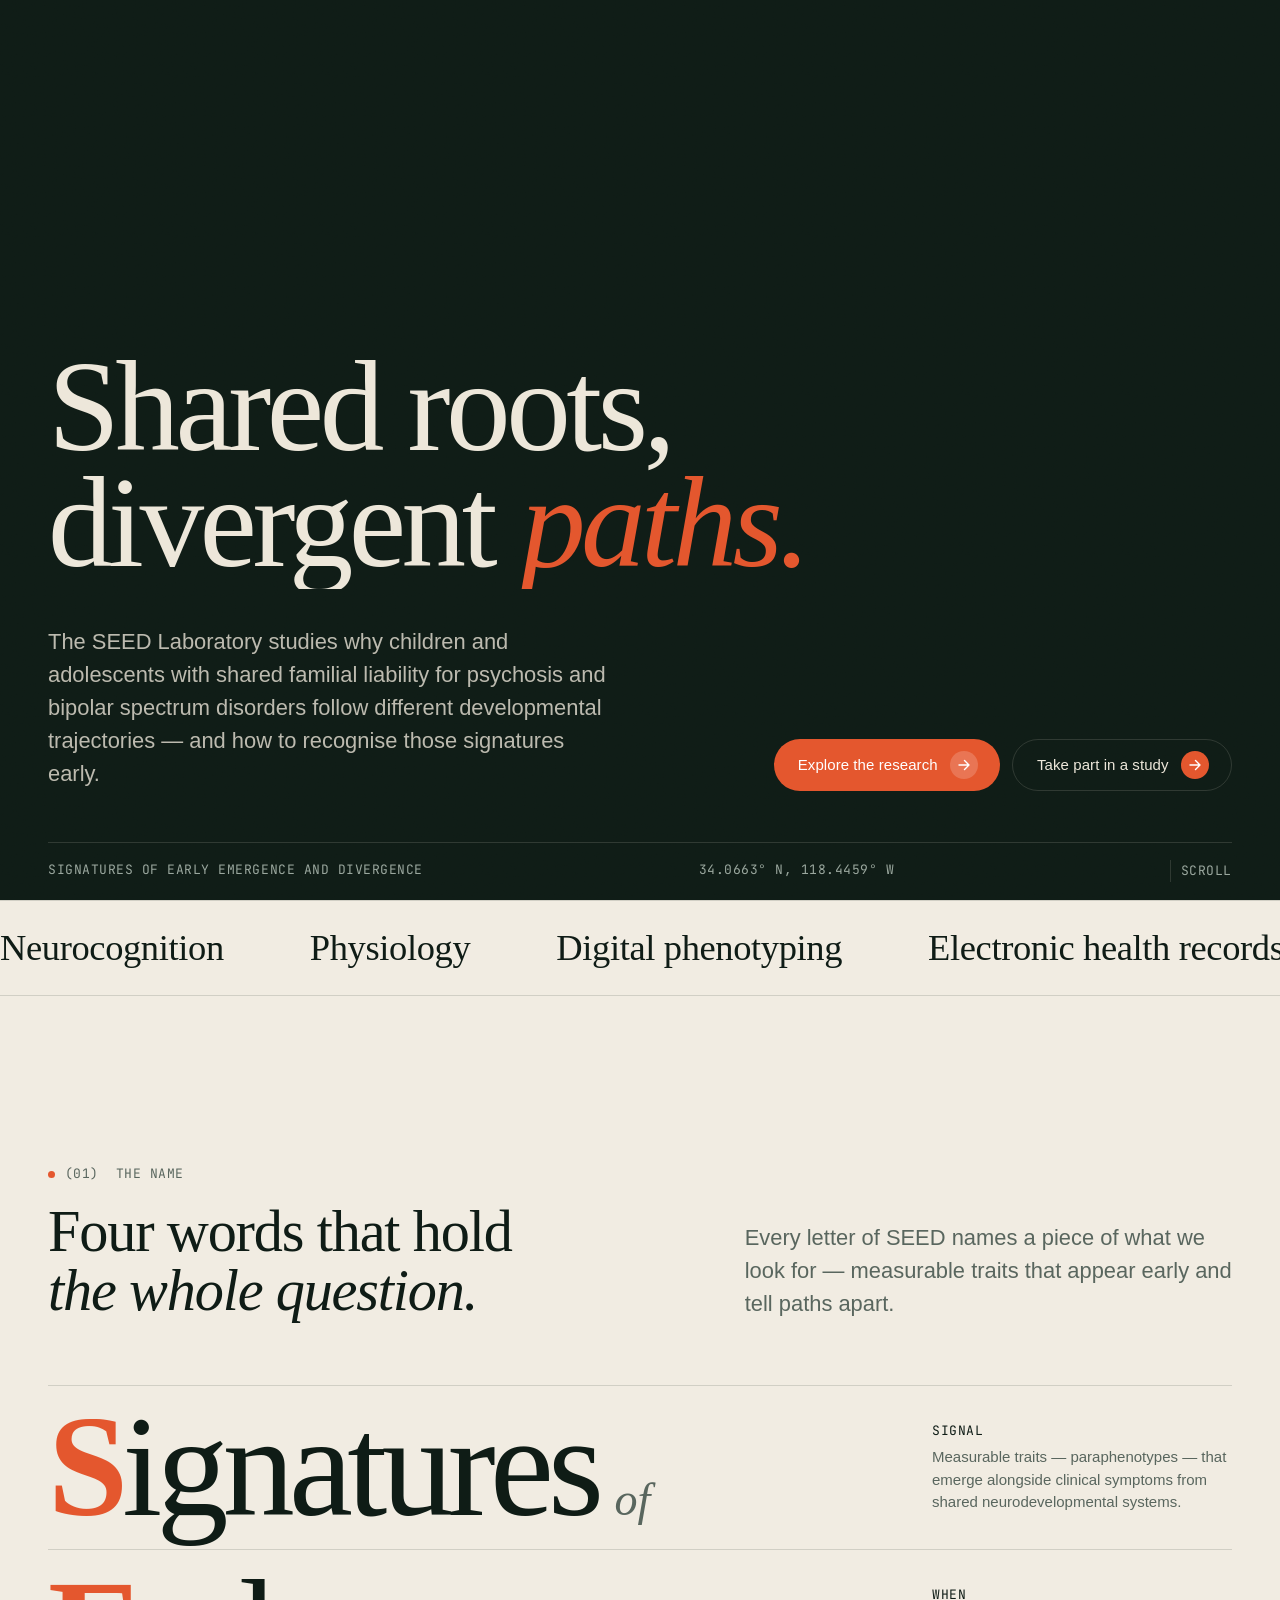
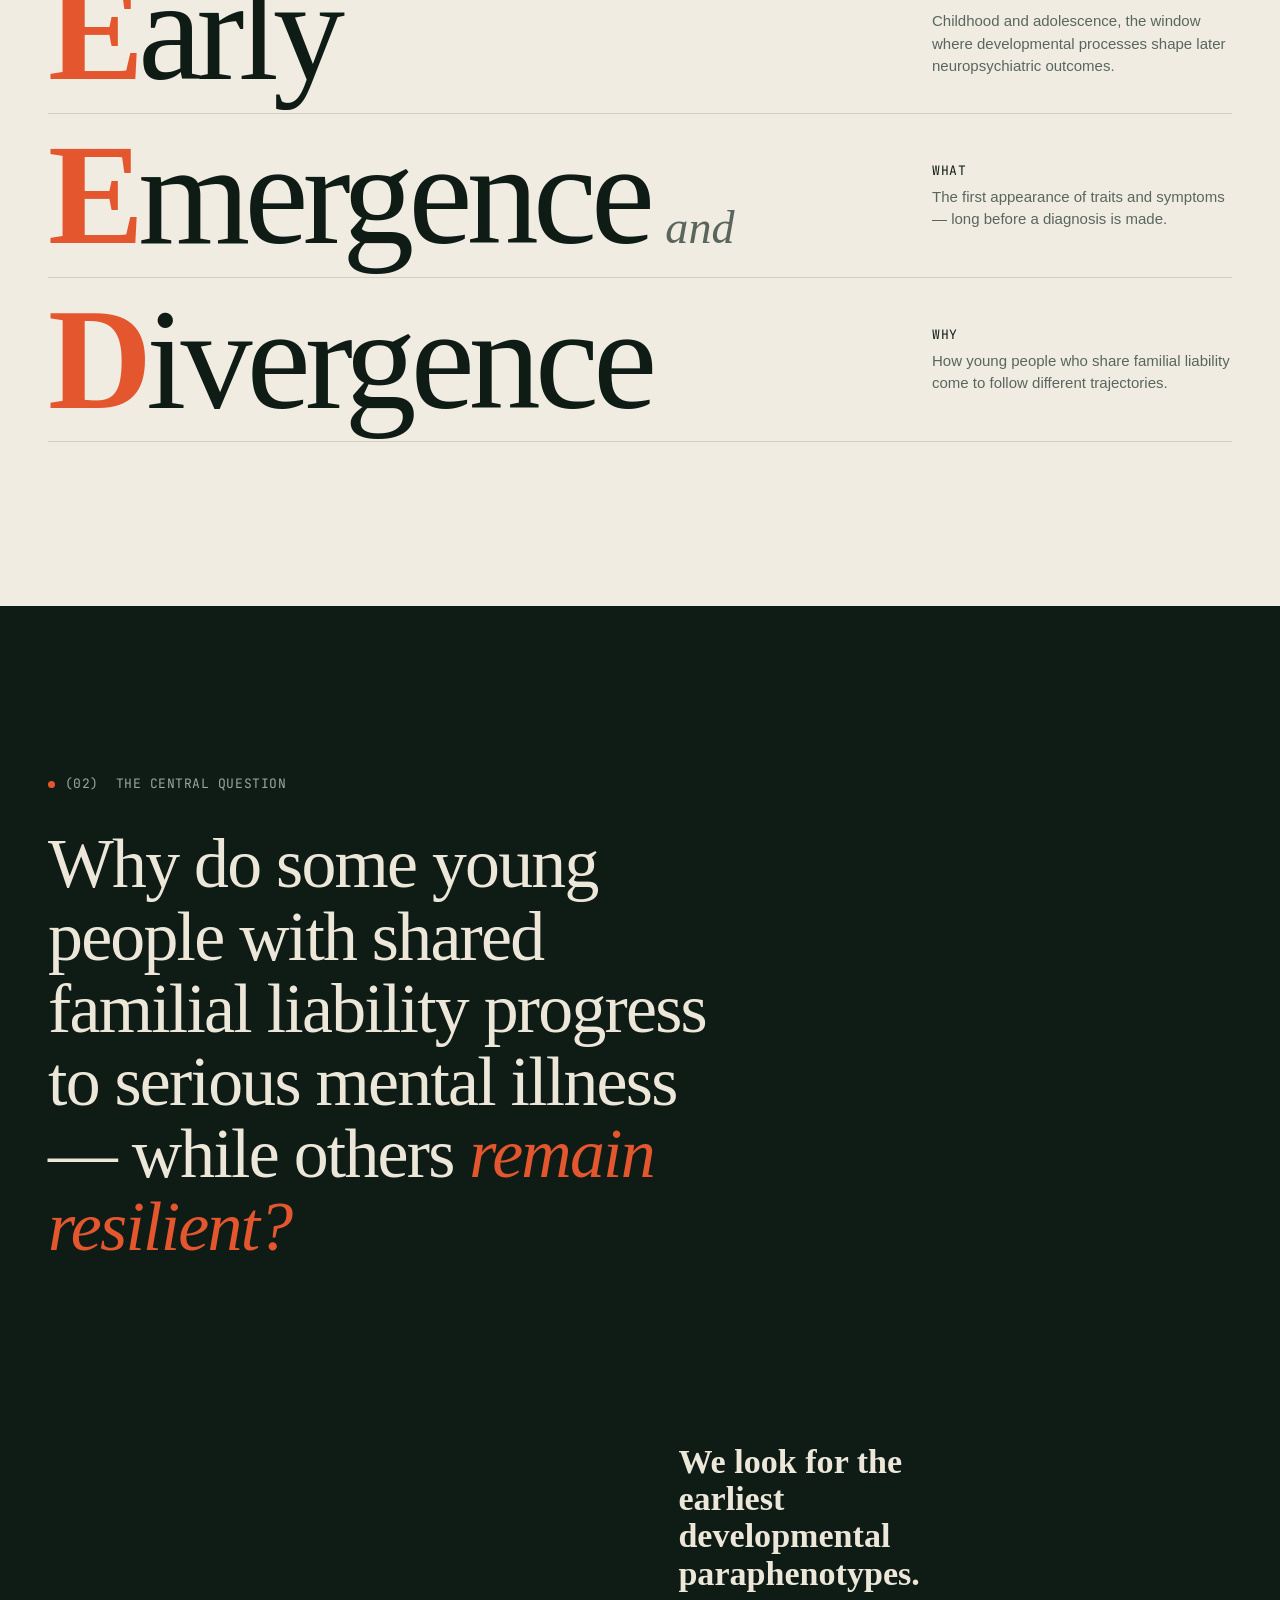
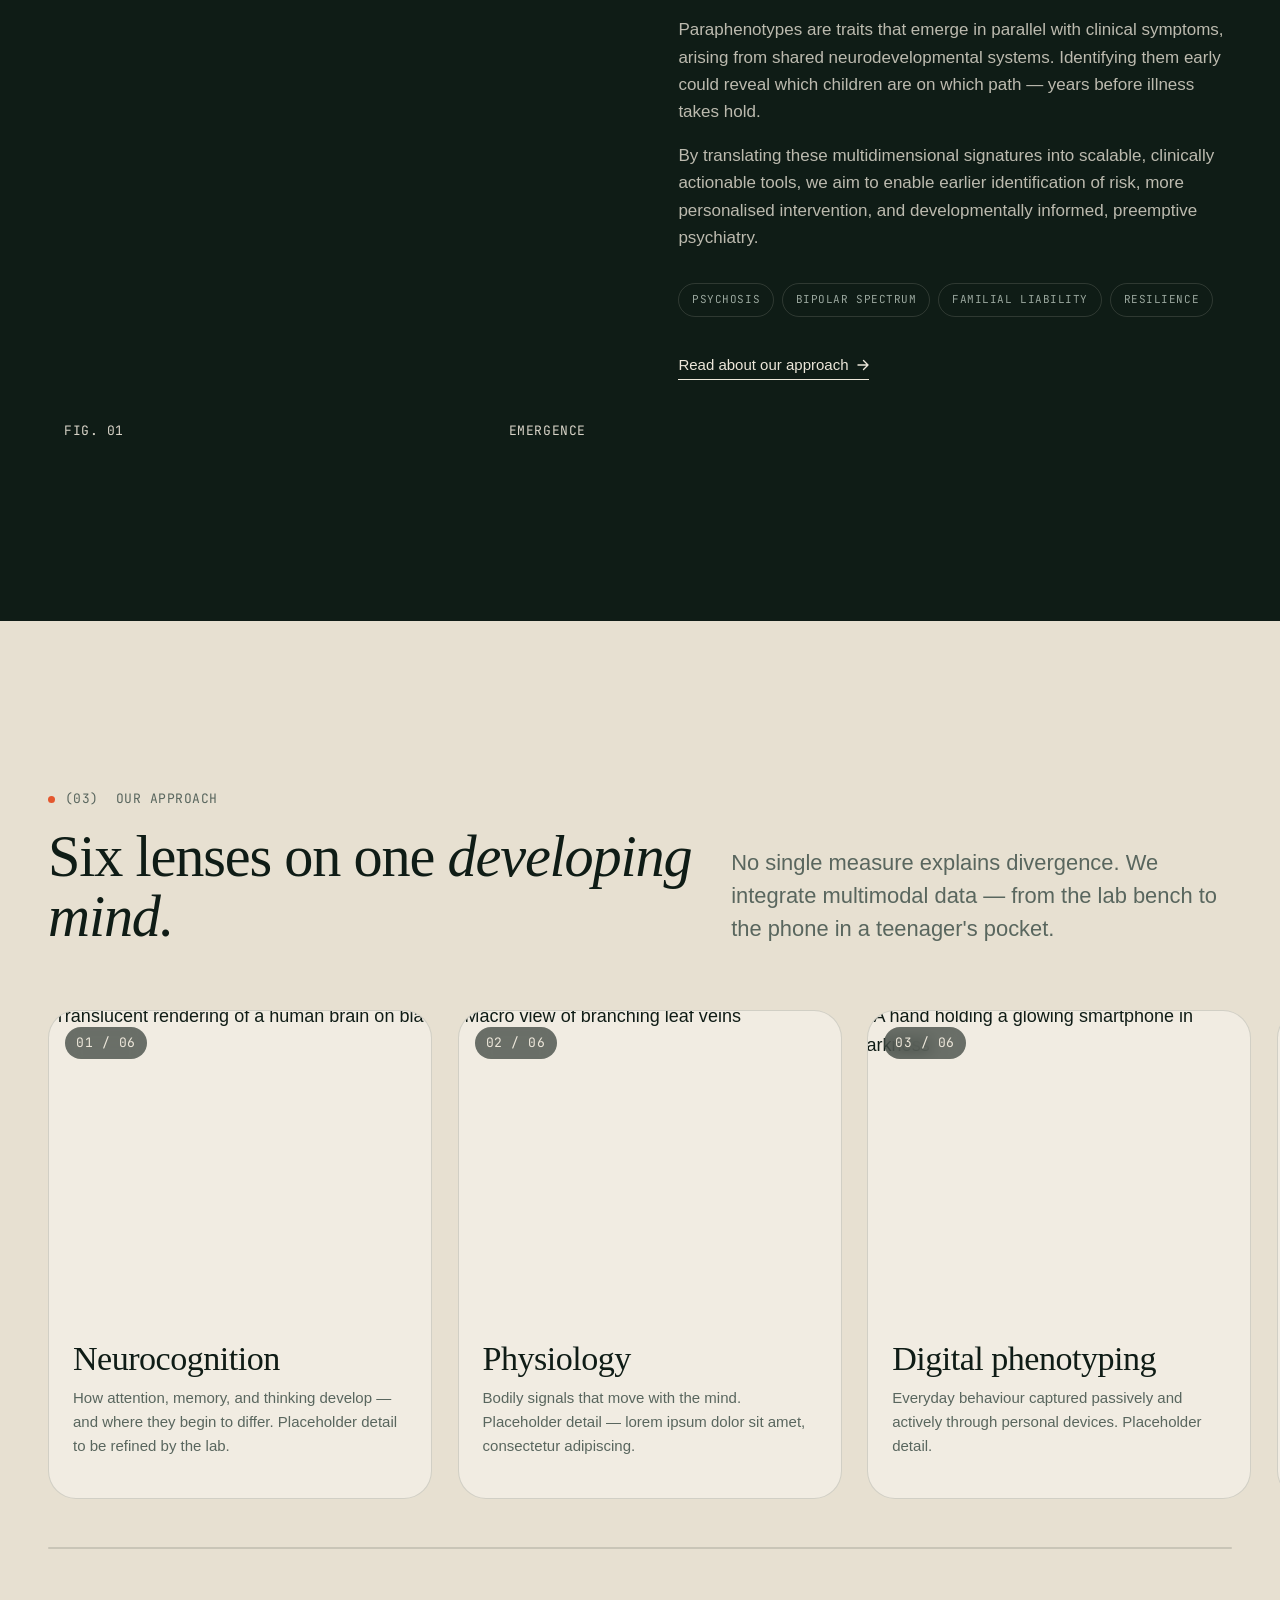
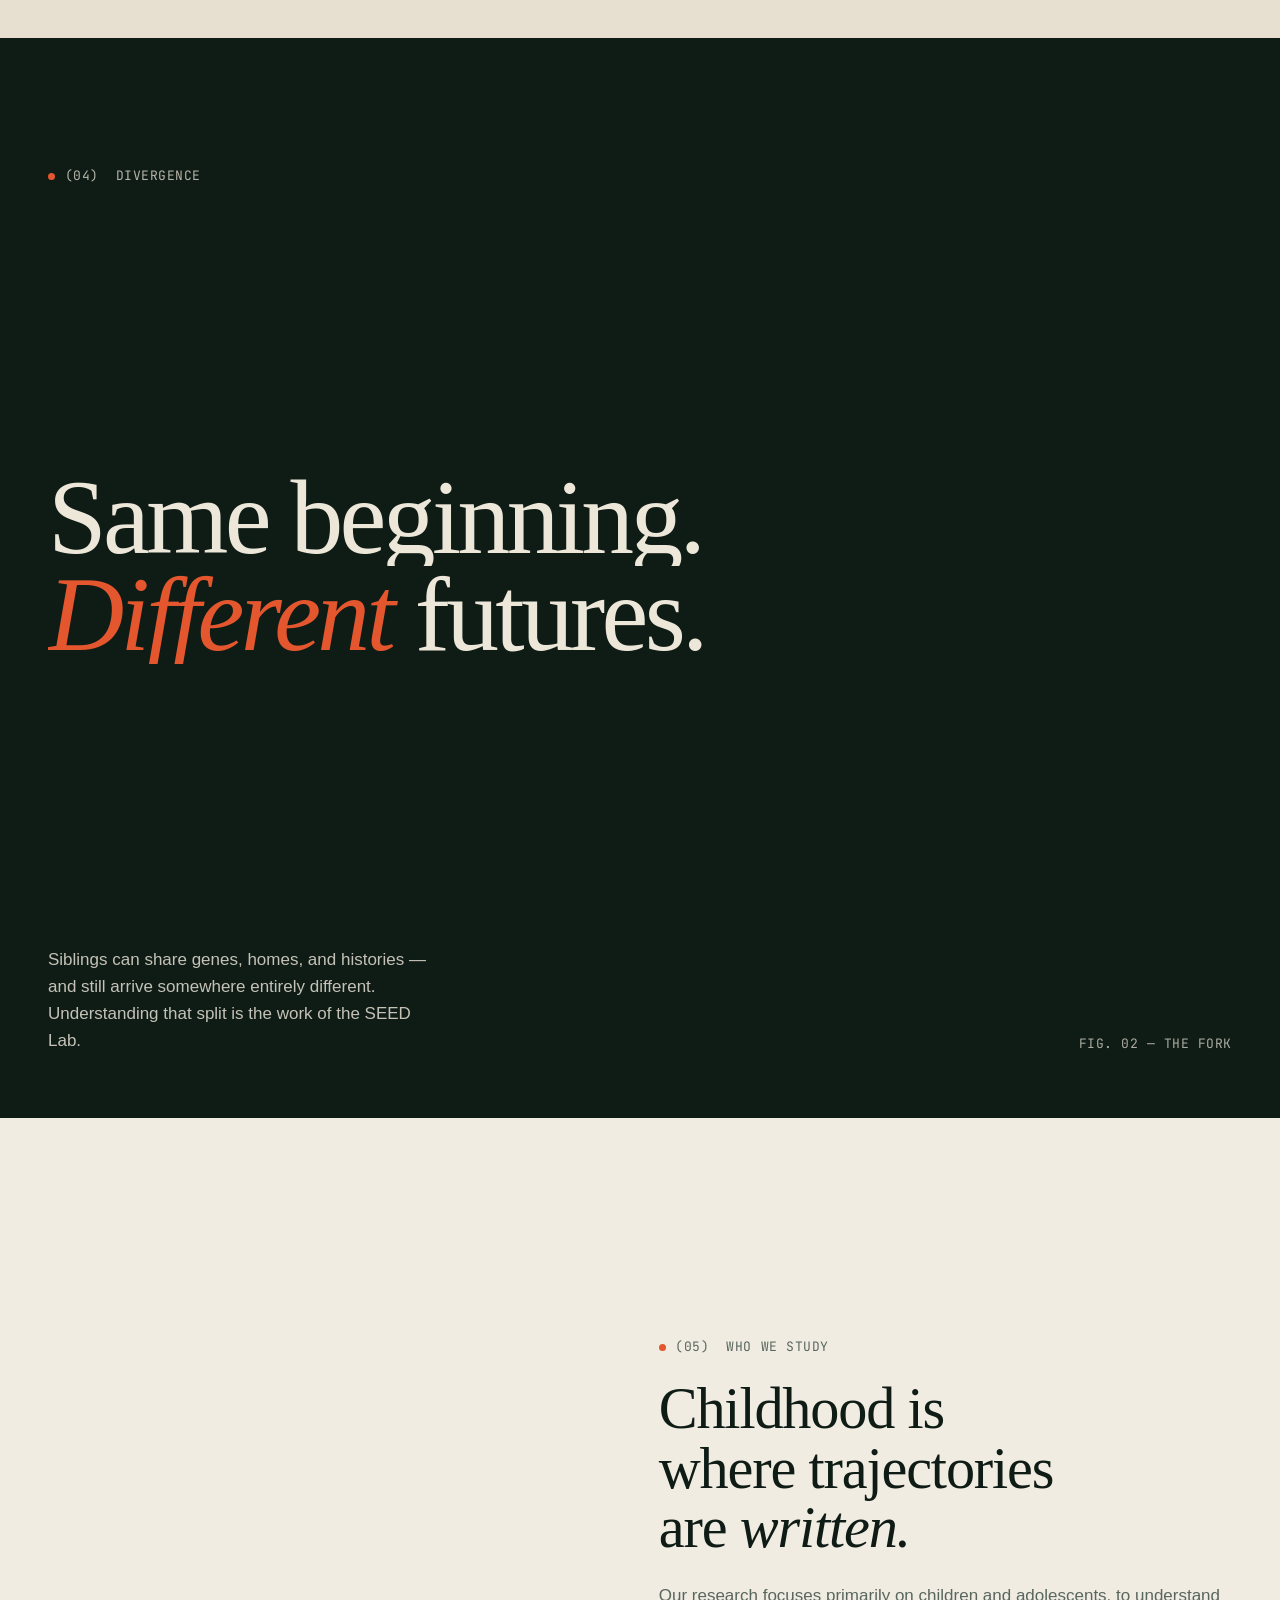
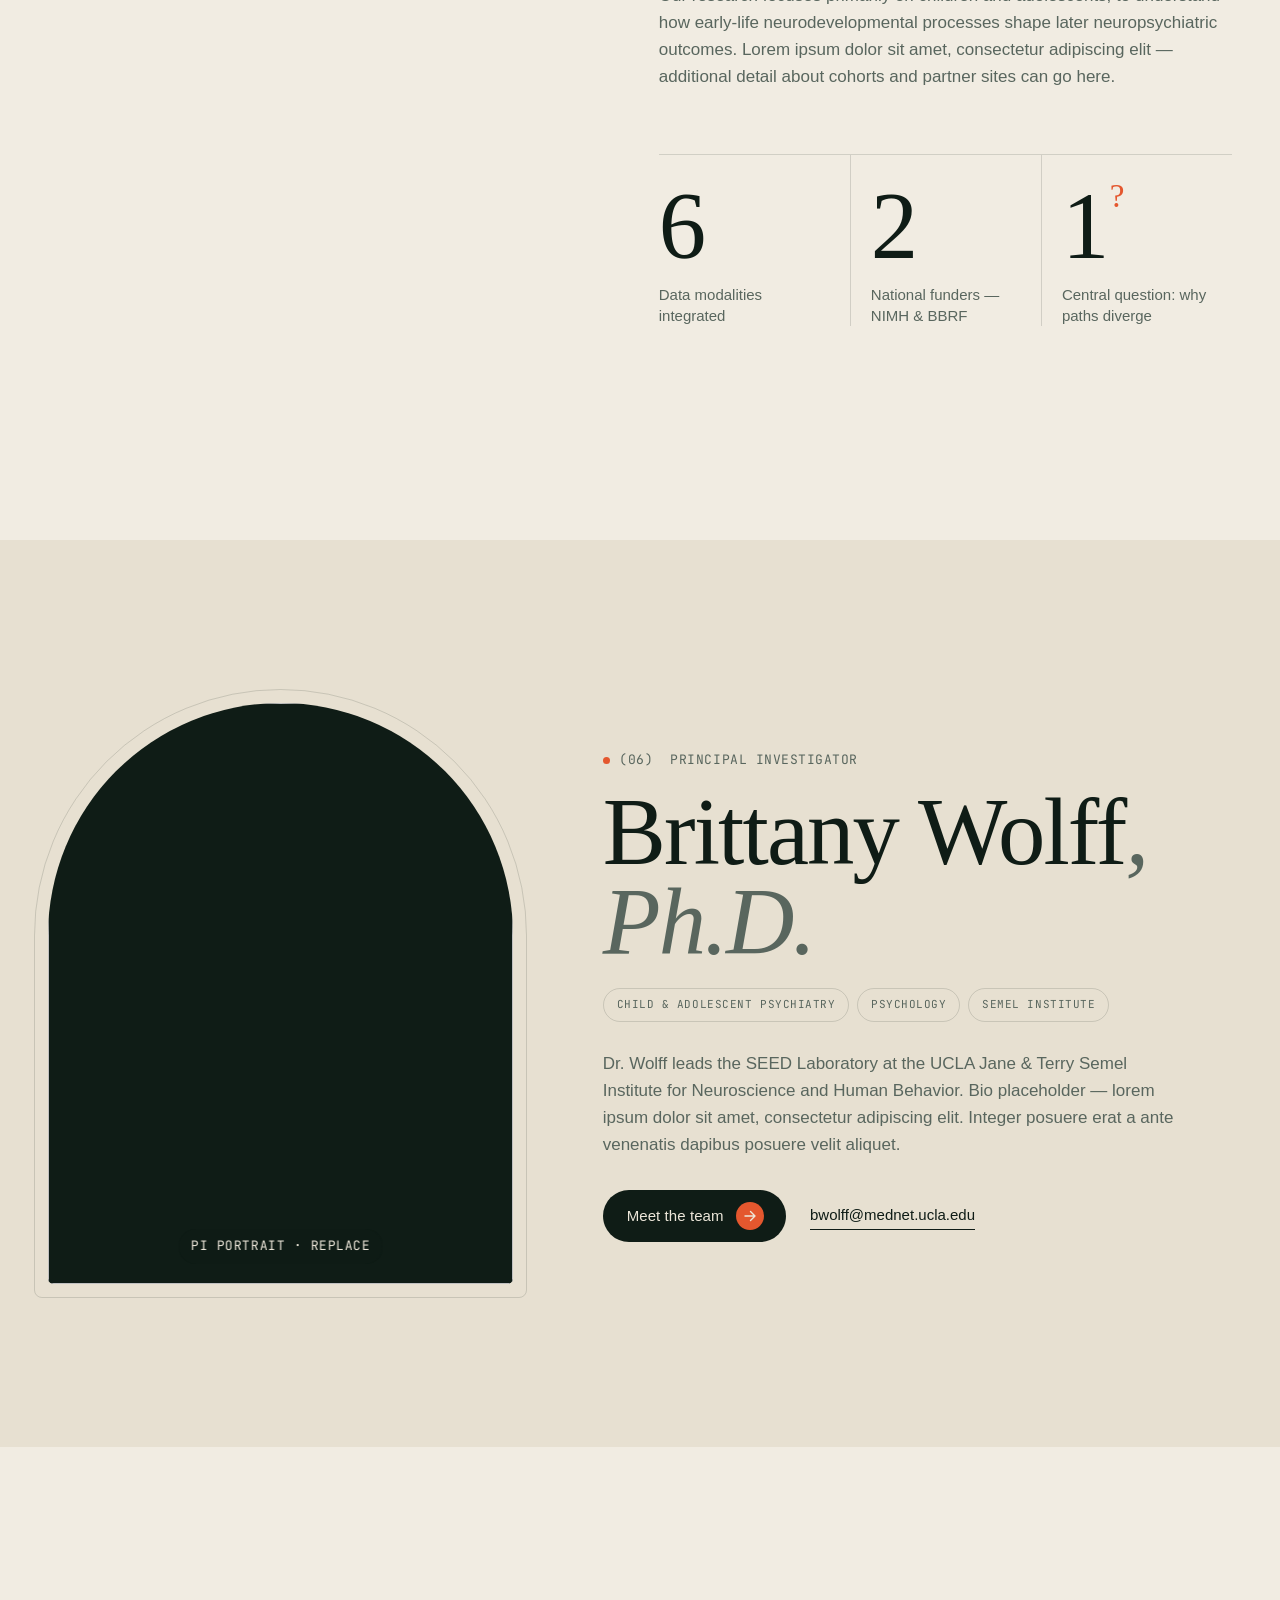
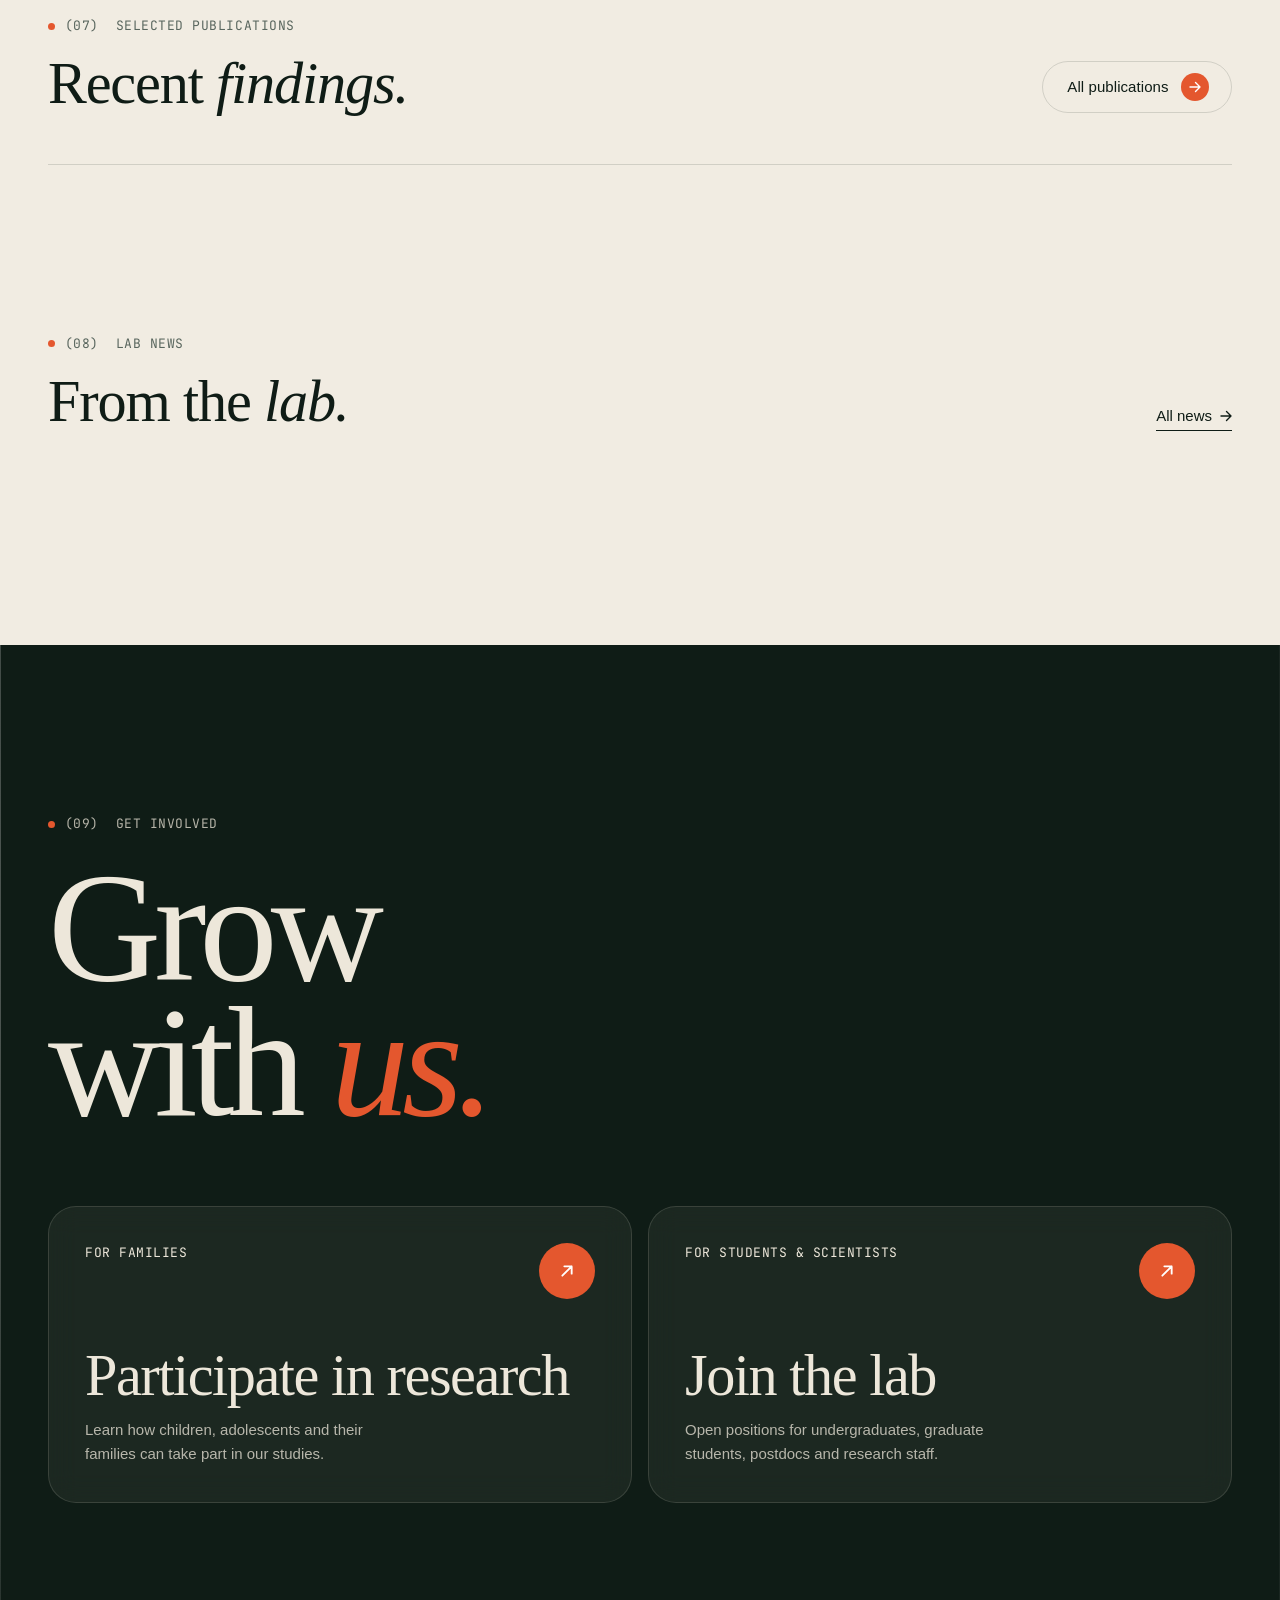
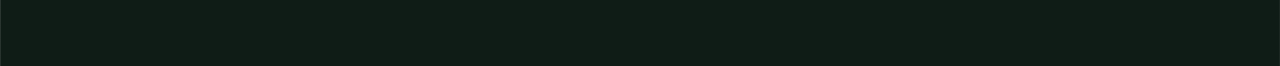
==== commit d781b2df: "Merge c249f1f068d83314486b79e9a5a73fc6388bdfba into 123a8e19e68fdc4e850683830ab4f4969137a31b" ====
--- a/index.html
+++ b/index.html
@@ -43,7 +43,7 @@
     </div>
   </div>
 
-  <main id="main">
+  <main id="main" tabindex="-1">
 
     <!-- ============ HERO ============ -->
     <section class="hero" data-header="dark">
--- a/assets/css/style.css
+++ b/assets/css/style.css
@@ -0,0 +1,822 @@
+/* ==========================================================================
+   SEED Lab — UCLA Semel Institute
+   Design system + components
+   --------------------------------------------------------------------------
+   EDITING TIPS
+   - Colors live in :root below. Change --ember to re-theme the accent.
+   - Fonts: Boska (display), Switzer (body), JetBrains Mono (labels).
+   ========================================================================== */
+
+:root {
+  /* Palette ------------------------------------------------------------- */
+  --ink: #0f1c16;          /* deep forest black */
+  --ink-2: #15261e;
+  --ink-3: #1d3328;
+  --paper: #f1ece2;        /* warm bone paper */
+  --paper-2: #e7e0d1;
+  --paper-3: #dcd3c1;
+  --bone: #ede7da;         /* text on dark */
+  --ember: #e4572e;        /* accent — emergence */
+  --ember-deep: #c4431d;
+  --sprout: #b7c98a;       /* secondary — resilience (data viz) */
+  --muted: #59665e;
+  --muted-dark: #9aa79e;
+  --line: rgba(15, 28, 22, 0.14);
+  --line-dark: rgba(237, 231, 218, 0.14);
+
+  /* Semantic (light) */
+  --bg: var(--paper);
+  --bg-2: var(--paper-2);
+  --fg: var(--ink);
+  --fg-muted: var(--muted);
+  --rule: var(--line);
+
+  /* Type ---------------------------------------------------------------- */
+  --font-display: 'Boska', 'Iowan Old Style', 'Georgia', serif;
+  --font-body: 'Switzer', 'Helvetica Neue', sans-serif;
+  --font-mono: 'JetBrains Mono', ui-monospace, monospace;
+
+  --text-xs: clamp(0.75rem, 0.72rem + 0.12vw, 0.8125rem);
+  --text-sm: clamp(0.875rem, 0.85rem + 0.12vw, 0.9375rem);
+  --text-base: clamp(1rem, 0.97rem + 0.15vw, 1.0625rem);
+  --text-lg: clamp(1.125rem, 1.05rem + 0.4vw, 1.375rem);
+  --text-xl: clamp(1.5rem, 1.25rem + 1.1vw, 2.25rem);
+  --text-2xl: clamp(2rem, 1.4rem + 2.8vw, 3.75rem);
+  --text-3xl: clamp(2.75rem, 1.6rem + 5.4vw, 6.5rem);
+  --text-hero: clamp(3.25rem, 1.2rem + 8.6vw, 10.5rem);
+
+  /* Space --------------------------------------------------------------- */
+  --gutter: clamp(1.25rem, 0.6rem + 3vw, 3.5rem);
+  --section: clamp(5rem, 3rem + 9vw, 11rem);
+  --maxw: 1440px;
+  --radius: 18px;
+  --radius-lg: 28px;
+
+  /* Motion -------------------------------------------------------------- */
+  --ease-out: cubic-bezier(0.16, 1, 0.3, 1);
+  --ease-in-out: cubic-bezier(0.65, 0, 0.35, 1);
+  --t: 180ms var(--ease-out);
+}
+
+[data-theme='dark'] {
+  --bg: #0b1511;
+  --bg-2: #111f19;
+  --fg: var(--bone);
+  --fg-muted: var(--muted-dark);
+  --rule: var(--line-dark);
+  --paper: #0b1511;
+  --paper-2: #111f19;
+  --paper-3: #1a2c23;
+}
+
+/* Reset --------------------------------------------------------------------- */
+*, *::before, *::after { box-sizing: border-box; }
+html { -webkit-text-size-adjust: 100%; text-size-adjust: 100%; }
+html.lenis, html.lenis body { height: auto; }
+.lenis.lenis-smooth { scroll-behavior: auto !important; }
+body {
+  margin: 0;
+  background: var(--bg);
+  color: var(--fg);
+  font-family: var(--font-body);
+  font-size: var(--text-base);
+  line-height: 1.6;
+  -webkit-font-smoothing: antialiased;
+  -moz-osx-font-smoothing: grayscale;
+  text-rendering: optimizeLegibility;
+  overflow-x: hidden;
+  transition: background-color 400ms var(--ease-out), color 400ms var(--ease-out);
+}
+img, svg, canvas, video { display: block; max-width: 100%; }
+img { height: auto; }
+a { color: inherit; text-decoration: none; }
+button { font: inherit; color: inherit; background: none; border: 0; padding: 0; cursor: pointer; }
+input, select, textarea { font: inherit; color: inherit; }
+h1, h2, h3, h4, p, figure, blockquote, ul, ol { margin: 0; padding: 0; }
+ul, ol { list-style: none; }
+::selection { background: var(--ember); color: var(--paper); }
+:focus-visible { outline: 2px solid var(--ember); outline-offset: 3px; border-radius: 4px; }
+
+.sr-only { position: absolute; width: 1px; height: 1px; padding: 0; margin: -1px; overflow: hidden; clip: rect(0,0,0,0); white-space: nowrap; border: 0; }
+.skip { position: fixed; left: 1rem; top: -4rem; z-index: 999; background: var(--ember); color: #fff; padding: .6rem 1rem; border-radius: 999px; font-size: var(--text-sm); transition: top var(--t); }
+.skip:focus { top: 1rem; }
+
+/* Layout helpers ------------------------------------------------------------ */
+.wrap { width: 100%; max-width: var(--maxw); margin-inline: auto; padding-inline: var(--gutter); }
+.section { padding-block: var(--section); position: relative; }
+.dark { background: var(--ink); color: var(--bone); --fg-muted: var(--muted-dark); --rule: var(--line-dark); }
+[data-theme='dark'] .dark { background: #07100c; }
+.tint { background: var(--bg-2); }
+
+/* Type helpers -------------------------------------------------------------- */
+.display { font-family: var(--font-display); font-weight: 500; letter-spacing: -0.02em; line-height: 0.95; }
+.display em, .ital { font-style: italic; font-weight: 400; }
+.h-hero { font-size: var(--text-hero); }
+.h-3xl { font-size: var(--text-3xl); }
+.h-2xl { font-size: var(--text-2xl); line-height: 1.02; }
+.h-xl { font-size: var(--text-xl); line-height: 1.1; }
+.lede { font-size: var(--text-lg); line-height: 1.5; max-width: 40ch; color: var(--fg-muted); }
+.muted { color: var(--fg-muted); }
+.mono, .eyebrow {
+  font-family: var(--font-mono);
+  font-size: var(--text-xs);
+  letter-spacing: 0.04em;
+  text-transform: uppercase;
+  font-weight: 400;
+}
+.eyebrow { display: inline-flex; align-items: center; gap: .6rem; color: var(--fg-muted); }
+.eyebrow::before { content: ''; width: 7px; height: 7px; border-radius: 50%; background: var(--ember); flex: none; }
+.accent { color: var(--ember); }
+.prose p + p { margin-top: 1em; }
+.prose { max-width: 62ch; }
+
+/* Buttons ------------------------------------------------------------------- */
+.btn {
+  --h: 52px;
+  display: inline-flex; align-items: center; gap: .75rem;
+  height: var(--h); padding: 0 1.4rem 0 1.5rem;
+  border-radius: 999px;
+  font-size: var(--text-sm); font-weight: 500; letter-spacing: .005em;
+  position: relative; overflow: hidden; isolation: isolate;
+  transition: color var(--t), background-color var(--t), border-color var(--t), transform var(--t);
+  white-space: nowrap;
+}
+.btn .arr { width: 28px; height: 28px; border-radius: 50%; display: grid; place-items: center; transition: transform 400ms var(--ease-out), background-color var(--t); }
+.btn .arr svg { width: 12px; height: 12px; }
+.btn:hover .arr { transform: rotate(-45deg); }
+.btn:active { transform: scale(.97); }
+.btn-ember { background: var(--ember); color: #fff; }
+.btn-ember .arr { background: rgba(255,255,255,.18); }
+.btn-ember:hover { background: var(--ember-deep); }
+.btn-ink { background: var(--ink); color: var(--bone); }
+.btn-ink .arr { background: var(--ember); }
+.btn-ink:hover { background: var(--ink-3); }
+.btn-ghost { border: 1px solid currentColor; border-color: var(--rule); }
+.btn-ghost:hover { border-color: currentColor; }
+.btn-ghost .arr { background: var(--ember); color: #fff; }
+[data-theme='dark'] .btn-ink { background: var(--bone); color: var(--ink); }
+
+.link-arrow { display: inline-flex; align-items: center; gap: .5rem; font-size: var(--text-sm); font-weight: 500; position: relative; padding-bottom: 3px; }
+.link-arrow::after { content: ''; position: absolute; left: 0; right: 0; bottom: 0; height: 1px; background: currentColor; transform-origin: right; transform: scaleX(1); transition: transform 500ms var(--ease-out); }
+.link-arrow:hover::after { transform-origin: left; animation: line-swipe 700ms var(--ease-out); }
+@keyframes line-swipe { 0% { transform: scaleX(1); transform-origin: right; } 45% { transform: scaleX(0); transform-origin: right; } 46% { transform-origin: left; } 100% { transform: scaleX(1); transform-origin: left; } }
+
+/* ==========================================================================
+   Header
+   ========================================================================== */
+.site-header {
+  position: fixed; inset: 0 0 auto 0; z-index: 80;
+  padding: 14px var(--gutter);
+  pointer-events: none;
+  transition: transform 500ms var(--ease-out);
+}
+.site-header.is-hidden { transform: translateY(-120%); }
+.nav-shell {
+  pointer-events: auto;
+  max-width: var(--maxw); margin-inline: auto;
+  display: flex; align-items: center; justify-content: space-between; gap: 1rem;
+  height: 60px; padding: 0 8px 0 18px;
+  border-radius: 999px;
+  color: var(--fg);
+  border: 1px solid transparent;
+  transition: background-color 400ms var(--ease-out), border-color 400ms var(--ease-out), color 400ms var(--ease-out), box-shadow 400ms var(--ease-out);
+}
+.site-header.on-dark .nav-shell { color: var(--bone); }
+.site-header.on-dark .btn-ink, .menu-open .site-header .btn-ink { background: var(--bone); color: var(--ink); }
+.site-header.is-scrolled .nav-shell {
+  background: color-mix(in oklab, var(--paper) 78%, transparent);
+  -webkit-backdrop-filter: blur(18px) saturate(1.4);
+  backdrop-filter: blur(18px) saturate(1.4);
+  border-color: var(--rule);
+  color: var(--fg);
+  box-shadow: 0 10px 40px -20px rgba(15,28,22,.35);
+}
+.site-header.is-scrolled.on-dark .nav-shell {
+  background: color-mix(in oklab, var(--ink) 72%, transparent);
+  border-color: var(--line-dark);
+  color: var(--bone);
+}
+.brand { display: flex; align-items: center; gap: .7rem; }
+.brand-mark { width: 26px; height: 32px; flex: none; }
+.brand-text { display: flex; flex-direction: column; line-height: 1; }
+.brand-name { font-family: var(--font-display); font-size: 1.35rem; font-weight: 700; letter-spacing: -0.01em; }
+.brand-sub { font-family: var(--font-mono); font-size: 10px; letter-spacing: .08em; text-transform: uppercase; opacity: .62; margin-top: 4px; }
+
+.nav-links { display: flex; align-items: center; gap: .25rem; }
+.nav-links a {
+  position: relative; display: inline-flex; align-items: baseline; gap: .35rem;
+  padding: .55rem .85rem; border-radius: 999px;
+  font-size: var(--text-sm); font-weight: 500;
+  transition: background-color var(--t), color var(--t);
+}
+.nav-links a sup { font-family: var(--font-mono); font-size: 9px; opacity: .5; letter-spacing: .04em; }
+.nav-links a:hover { background: color-mix(in oklab, currentColor 9%, transparent); }
+.nav-links a[aria-current='page']::after { content: ''; position: absolute; left: 50%; bottom: 3px; width: 4px; height: 4px; border-radius: 50%; background: var(--ember); transform: translateX(-50%); }
+.nav-actions { display: flex; align-items: center; gap: .4rem; }
+.icon-btn { width: 44px; height: 44px; border-radius: 50%; display: grid; place-items: center; transition: background-color var(--t); }
+.icon-btn:hover { background: color-mix(in oklab, currentColor 10%, transparent); }
+.icon-btn svg { width: 18px; height: 18px; }
+.nav-cta { --h: 44px; padding: 0 .5rem 0 1.15rem; }
+.nav-cta .arr { width: 30px; height: 30px; }
+.menu-btn { display: none; }
+.menu-btn .bars { width: 20px; height: 10px; position: relative; }
+.menu-btn .bars span { position: absolute; left: 0; right: 0; height: 1.5px; background: currentColor; border-radius: 2px; transition: transform 400ms var(--ease-out), top 400ms var(--ease-out); }
+.menu-btn .bars span:first-child { top: 0; }
+.menu-btn .bars span:last-child { top: 8.5px; }
+.menu-open .menu-btn .bars span:first-child { top: 4.25px; transform: rotate(45deg); }
+.menu-open .menu-btn .bars span:last-child { top: 4.25px; transform: rotate(-45deg); }
+
+@media (max-width: 1020px) {
+  .nav-links { display: none; }
+  .menu-btn { display: grid; }
+  .nav-cta { display: none; }
+}
+
+/* Mobile menu */
+.mobile-menu {
+  position: fixed; inset: 0; z-index: 70;
+  background: var(--ink); color: var(--bone);
+  display: flex; flex-direction: column; justify-content: space-between;
+  padding: 110px var(--gutter) 2rem;
+  clip-path: circle(0% at calc(100% - 46px) 44px);
+  transition: clip-path 800ms var(--ease-in-out);
+  visibility: hidden;
+}
+.menu-open .mobile-menu { clip-path: circle(150% at calc(100% - 46px) 44px); visibility: visible; }
+.menu-open .site-header .nav-shell { color: var(--bone); background: transparent; border-color: transparent; box-shadow: none; backdrop-filter: none; }
+.mobile-menu ol { display: flex; flex-direction: column; gap: .25rem; counter-reset: m; }
+.mobile-menu li { overflow: hidden; }
+.mobile-menu li a { display: flex; align-items: baseline; gap: 1rem; font-family: var(--font-display); font-size: clamp(2.6rem, 11vw, 4.5rem); line-height: 1.08; letter-spacing: -0.02em; transform: translateY(110%); transition: transform 900ms var(--ease-out); }
+.mobile-menu li a span { font-family: var(--font-mono); font-size: 11px; letter-spacing: .06em; color: var(--muted-dark); }
+.menu-open .mobile-menu li a { transform: none; }
+.menu-open .mobile-menu li:nth-child(1) a { transition-delay: 180ms; }
+.menu-open .mobile-menu li:nth-child(2) a { transition-delay: 230ms; }
+.menu-open .mobile-menu li:nth-child(3) a { transition-delay: 280ms; }
+.menu-open .mobile-menu li:nth-child(4) a { transition-delay: 330ms; }
+.menu-open .mobile-menu li:nth-child(5) a { transition-delay: 380ms; }
+.menu-open .mobile-menu li:nth-child(6) a { transition-delay: 430ms; }
+.mobile-menu .mm-foot { display: flex; justify-content: space-between; align-items: end; gap: 1rem; color: var(--muted-dark); font-size: var(--text-sm); border-top: 1px solid var(--line-dark); padding-top: 1.25rem; }
+.mobile-menu .mm-foot a { color: var(--bone); }
+.menu-open { overflow: hidden; }
+
+/* ==========================================================================
+   Preloader + page curtain
+   ========================================================================== */
+.loader {
+  position: fixed; inset: 0; z-index: 200;
+  background: var(--ink); color: var(--bone);
+  display: grid; place-items: center;
+}
+.loader-inner { display: flex; flex-direction: column; align-items: center; gap: 1.5rem; }
+.loader svg { width: 64px; height: 80px; }
+.loader .count { font-family: var(--font-mono); font-size: 12px; letter-spacing: .1em; color: var(--muted-dark); }
+.loader .ltxt { font-family: var(--font-display); font-size: 1.1rem; letter-spacing: -0.01em; overflow: hidden; }
+.loader .ltxt span { display: inline-block; }
+html.no-loader .loader { display: none; }
+
+.curtain {
+  position: fixed; inset: 0; z-index: 190; pointer-events: none;
+  background: var(--ink);
+  transform: translateY(100%);
+  display: grid; place-items: center;
+}
+.curtain svg { width: 48px; height: 60px; opacity: 0; }
+html.is-leaving .curtain { transform: translateY(0); transition: transform 650ms var(--ease-in-out); }
+html.is-leaving .curtain svg { opacity: 1; transition: opacity 300ms 300ms; }
+html.is-entering body::after { content: ''; position: fixed; inset: 0; z-index: 189; background: var(--ink); pointer-events: none; animation: curtain-out 900ms var(--ease-in-out) 80ms forwards; }
+@keyframes curtain-out { to { transform: translateY(-100%); } }
+@keyframes fade-out { to { opacity: 0; } }
+.loader { animation: loader-failsafe 600ms 4s forwards; }
+@keyframes loader-failsafe { to { opacity: 0; visibility: hidden; } }
+
+/* ==========================================================================
+   Home hero
+   ========================================================================== */
+.hero {
+  position: relative; min-height: 100svh; min-height: 100vh;
+  background: var(--ink); color: var(--bone);
+  overflow: hidden; isolation: isolate;
+  display: flex; flex-direction: column; justify-content: flex-end;
+}
+@supports (min-height: 100svh) { .hero { min-height: 100svh; } }
+.hero-canvas { position: absolute; inset: 0; width: 100%; height: 100%; z-index: -1; }
+.hero::after { /* soft vignette + grain */
+  content: ''; position: absolute; inset: 0; z-index: -1; pointer-events: none;
+  background:
+    radial-gradient(120% 80% at 10% 100%, rgba(15,28,22,.85) 0%, rgba(15,28,22,0) 55%),
+    radial-gradient(90% 60% at 100% 0%, rgba(15,28,22,.4), transparent 60%);
+}
+.grain { position: absolute; inset: -50%; z-index: 0; pointer-events: none; opacity: .07; mix-blend-mode: overlay;
+  background-image: url("data:image/svg+xml,%3Csvg xmlns='http://www.w3.org/2000/svg' width='160' height='160'%3E%3Cfilter id='n'%3E%3CfeTurbulence type='fractalNoise' baseFrequency='.9' numOctaves='3' stitchTiles='stitch'/%3E%3C/filter%3E%3Crect width='100%25' height='100%25' filter='url(%23n)'/%3E%3C/svg%3E");
+  animation: grain 1.2s steps(6) infinite; }
+@keyframes grain { 0%{transform:translate(0,0)} 20%{transform:translate(-3%,2%)} 40%{transform:translate(2%,-3%)} 60%{transform:translate(-2%,-1%)} 80%{transform:translate(3%,3%)} 100%{transform:translate(0,0)} }
+
+.hero-content { position: relative; z-index: 2; padding-top: 140px; padding-bottom: clamp(2rem, 4vw, 3.5rem); }
+.hero-kicker { display: flex; flex-wrap: wrap; gap: .5rem 1.5rem; margin-bottom: clamp(1.25rem, 2.5vw, 2rem); color: var(--muted-dark); }
+.hero-title { font-size: var(--text-hero); line-height: .9; letter-spacing: -0.035em; max-width: 12ch; }
+.hero-title .line { display: block; overflow: hidden; padding-bottom: .06em; margin-bottom: -.06em; }
+.hero-title .line > span { display: inline-block; }
+.hero-title em { color: var(--ember); padding-right: .05em; }
+.hero-bottom { display: grid; grid-template-columns: minmax(0, 1.1fr) minmax(0, 1fr); gap: 2rem 4rem; align-items: end; margin-top: clamp(1.75rem, 3.5vw, 3rem); }
+.hero-bottom .lede { color: rgba(237,231,218,.78); max-width: 46ch; }
+.hero-ctas { display: flex; flex-wrap: wrap; gap: .75rem; justify-content: flex-end; }
+.hero-ctas .btn-ghost { color: var(--bone); border-color: var(--line-dark); }
+.hero-meta {
+  position: relative; z-index: 2;
+  border-top: 1px solid var(--line-dark);
+  display: flex; justify-content: space-between; gap: 1rem; flex-wrap: wrap;
+  padding-block: 1.1rem; color: var(--muted-dark);
+}
+.scroll-cue { display: inline-flex; align-items: center; gap: .6rem; }
+.scroll-cue i { width: 1px; height: 22px; background: var(--line-dark); position: relative; overflow: hidden; }
+.scroll-cue i::after { content: ''; position: absolute; left: 0; top: -40%; width: 1px; height: 40%; background: var(--ember); animation: cue 1.8s var(--ease-in-out) infinite; }
+@keyframes cue { to { top: 100%; } }
+.canvas-label { position: absolute; z-index: 1; font-family: var(--font-mono); font-size: 10.5px; letter-spacing: .08em; text-transform: uppercase; color: var(--muted-dark); pointer-events: none; display: flex; align-items: center; gap: .5rem; white-space: nowrap; opacity: 0; transition: opacity 800ms var(--ease-out); }
+.canvas-label.show { opacity: 1; }
+.canvas-label b { font-weight: 400; color: var(--bone); }
+.canvas-label .sw { width: 18px; height: 2px; border-radius: 2px; }
+
+@media (max-width: 860px) {
+  .hero-bottom { grid-template-columns: 1fr; }
+  .hero-ctas { justify-content: flex-start; }
+  .hero-meta .hide-sm { display: none; }
+}
+
+/* Marquee ------------------------------------------------------------------- */
+.marquee { overflow: hidden; border-block: 1px solid var(--rule); padding-block: 1.1rem; background: var(--bg); }
+.marquee-track { display: flex; width: max-content; animation: marquee 48s linear infinite; }
+.marquee:hover .marquee-track { animation-play-state: paused; }
+.marquee-item { display: flex; align-items: center; gap: 2rem; padding-right: 2rem; font-family: var(--font-display); font-size: clamp(1.4rem, 1rem + 1.6vw, 2.4rem); letter-spacing: -0.01em; white-space: nowrap; }
+.marquee-item .dot { width: 22px; height: 28px; color: var(--fg); flex: none; }
+.marquee-item .dot svg { width: 100%; height: 100%; }
+@keyframes marquee { to { transform: translateX(-50%); } }
+
+/* ==========================================================================
+   Acronym section
+   ========================================================================== */
+.acro-head { display: flex; justify-content: space-between; align-items: end; gap: 2rem; flex-wrap: wrap; margin-bottom: clamp(2.5rem, 5vw, 4.5rem); }
+.acro-head .h-2xl { max-width: 16ch; }
+.acro-list { border-top: 1px solid var(--rule); }
+.acro-row {
+  display: grid; grid-template-columns: minmax(0, 1fr) minmax(220px, 300px);
+  align-items: center; gap: 1.5rem;
+  border-bottom: 1px solid var(--rule);
+  padding-block: clamp(.5rem, 1.2vw, 1rem);
+}
+.acro-word { font-family: var(--font-display); font-size: clamp(3.4rem, 1rem + 10vw, 11.5rem); line-height: .92; letter-spacing: -0.04em; white-space: nowrap; display: flex; align-items: baseline; }
+.acro-word .cap { color: var(--ember); font-weight: 700; }
+.acro-word .rest { display: inline-block; clip-path: inset(0 100% 0 0); }
+.acro-word .conj { font-style: italic; font-weight: 400; font-size: .32em; letter-spacing: 0; color: var(--fg-muted); margin-left: .35em; opacity: 0; }
+.acro-note { color: var(--fg-muted); font-size: var(--text-sm); line-height: 1.5; }
+.acro-note .mono { display: block; color: var(--fg); margin-bottom: .35rem; }
+.no-js .acro-word .rest, .reduce .acro-word .rest, .no-motion .acro-word .rest { clip-path: none; }
+.no-js .acro-word .conj, .reduce .acro-word .conj, .no-motion .acro-word .conj { opacity: 1; }
+@media (max-width: 760px) {
+  .acro-row { grid-template-columns: 1fr; gap: .25rem; padding-block: 1rem; }
+}
+
+/* ==========================================================================
+   Question / statement
+   ========================================================================== */
+.statement { font-family: var(--font-display); font-size: clamp(2rem, 1rem + 4.2vw, 5.25rem); line-height: 1.04; letter-spacing: -0.025em; max-width: 20ch; }
+.statement .w { opacity: .14; transition: opacity 200ms linear; }
+.statement em { color: var(--ember); }
+.no-js .statement .w, .reduce .statement .w { opacity: 1; }
+.q-grid { display: grid; grid-template-columns: minmax(0, 1fr) minmax(0, 1fr); gap: clamp(2rem, 6vw, 7rem); margin-top: clamp(4rem, 8vw, 8rem); align-items: start; }
+.q-figure { position: relative; border-radius: var(--radius-lg); overflow: hidden; aspect-ratio: 4 / 5; }
+.q-figure img { width: 100%; height: 118%; object-fit: cover; position: absolute; top: -9%; }
+.q-figure figcaption { position: absolute; left: 1rem; bottom: 1rem; right: 1rem; display: flex; justify-content: space-between; color: rgba(237,231,218,.9); }
+.q-copy { padding-top: clamp(0rem, 6vw, 6rem); }
+.q-copy .prose { color: rgba(237,231,218,.78); margin-top: 1.5rem; }
+.q-copy .h-xl { font-family: var(--font-display); max-width: 18ch; }
+.pill-row { display: flex; flex-wrap: wrap; gap: .5rem; margin-top: 2rem; }
+.pill { font-family: var(--font-mono); font-size: 11px; letter-spacing: .05em; text-transform: uppercase; padding: .45rem .8rem; border-radius: 999px; border: 1px solid var(--rule); color: var(--fg-muted); }
+@media (max-width: 860px) { .q-grid { grid-template-columns: 1fr; } .q-figure { aspect-ratio: 4/3; } }
+
+/* ==========================================================================
+   Lenses — horizontal scroller
+   ========================================================================== */
+.lenses { overflow: hidden; }
+.lenses-head { display: grid; grid-template-columns: minmax(0, 1.3fr) minmax(0, 1fr); gap: 2rem; align-items: end; margin-bottom: clamp(2.5rem, 5vw, 4rem); }
+.lenses-track { display: flex; gap: clamp(1rem, 2vw, 1.75rem); padding-inline: var(--gutter); width: max-content; will-change: transform; }
+.lens {
+  width: clamp(290px, 30vw, 440px); flex: none;
+  border-radius: var(--radius-lg); overflow: hidden;
+  background: var(--bg); border: 1px solid var(--rule);
+  display: flex; flex-direction: column;
+}
+.lens-img { aspect-ratio: 5 / 4; overflow: hidden; position: relative; }
+.lens-img img { width: 100%; height: 100%; object-fit: cover; transform: scale(1.06); transition: transform 1.2s var(--ease-out); }
+.lens:hover .lens-img img { transform: scale(1.12); }
+.lens-img .num { position: absolute; top: 1rem; left: 1rem; background: rgba(15,28,22,.6); color: var(--bone); backdrop-filter: blur(8px); -webkit-backdrop-filter: blur(8px); border-radius: 999px; padding: .35rem .7rem; }
+.lens-body { padding: 1.5rem 1.5rem 1.75rem; display: flex; flex-direction: column; gap: .6rem; flex: 1; }
+.lens-body h3 { font-family: var(--font-display); font-size: var(--text-xl); font-weight: 500; letter-spacing: -0.015em; line-height: 1.05; }
+.lens-body p { color: var(--fg-muted); font-size: var(--text-sm); }
+.lens-end { width: clamp(260px, 26vw, 380px); flex: none; display: flex; flex-direction: column; justify-content: center; gap: 1.5rem; padding: 2rem; }
+.lens-progress { margin: clamp(2rem, 4vw, 3rem) var(--gutter) 0; height: 2px; background: var(--rule); border-radius: 2px; overflow: hidden; max-width: calc(var(--maxw) - 2 * var(--gutter)); }
+.lens-progress span { display: block; height: 100%; width: 100%; background: var(--ember); transform-origin: left; transform: scaleX(0); }
+@media (max-width: 860px) {
+  .lenses-head { grid-template-columns: 1fr; }
+  .lenses-track { width: auto; overflow-x: auto; scroll-snap-type: x mandatory; padding-bottom: 1rem; scrollbar-width: none; }
+  .lenses-track::-webkit-scrollbar { display: none; }
+  .lens { width: 82vw; scroll-snap-align: center; }
+  .lens-end { display: none; }
+  .lens-progress { display: none; }
+}
+
+/* ==========================================================================
+   Full-bleed divergence image
+   ========================================================================== */
+.bleed { position: relative; height: 120vh; overflow: hidden; background: var(--ink); color: var(--bone); }
+.bleed-media { position: absolute; inset: 0; }
+.bleed-media img { width: 100%; height: 100%; object-fit: cover; transform: scale(1.25); filter: saturate(.8) contrast(1.05); }
+.bleed::before { content: ''; position: absolute; inset: 0; z-index: 1; background: linear-gradient(180deg, rgba(15,28,22,.55), rgba(15,28,22,.15) 40%, rgba(15,28,22,.75)); }
+.bleed-inner { position: relative; z-index: 2; height: 100%; display: flex; flex-direction: column; justify-content: space-between; padding-block: clamp(5rem, 10vw, 8rem) clamp(2rem, 5vw, 4rem); }
+.bleed-quote { font-family: var(--font-display); font-size: clamp(2.6rem, 1rem + 7vw, 8.5rem); line-height: .92; letter-spacing: -0.035em; max-width: 13ch; }
+.bleed-quote em { color: var(--ember); }
+.bleed-foot { display: flex; justify-content: space-between; gap: 2rem; flex-wrap: wrap; align-items: end; }
+.bleed-foot p { max-width: 42ch; color: rgba(237,231,218,.82); }
+
+/* ==========================================================================
+   Focus + stats
+   ========================================================================== */
+.focus-grid { display: grid; grid-template-columns: minmax(0, 1fr) minmax(0, 1.1fr); gap: clamp(2rem, 7vw, 8rem); align-items: center; }
+.focus-img { border-radius: 999px 999px var(--radius-lg) var(--radius-lg); overflow: hidden; aspect-ratio: 3 / 4; position: relative; }
+.focus-img img { width: 100%; height: 115%; object-fit: cover; position: absolute; top: -7%; }
+.focus-copy .h-2xl { margin-block: 1.25rem 1.5rem; max-width: 14ch; }
+.stats { display: grid; grid-template-columns: repeat(3, minmax(0, 1fr)); margin-top: clamp(2.5rem, 5vw, 4rem); border-top: 1px solid var(--rule); }
+.stat { padding: 1.5rem 1rem 0 0; }
+.stat + .stat { padding-left: 1.25rem; border-left: 1px solid var(--rule); }
+.stat .n { font-family: var(--font-display); font-size: var(--text-3xl); line-height: 1; letter-spacing: -0.03em; font-variant-numeric: tabular-nums; }
+.stat .n sup { font-size: .35em; color: var(--ember); vertical-align: top; margin-left: .1em; }
+.stat .l { margin-top: .6rem; font-size: var(--text-sm); color: var(--fg-muted); max-width: 18ch; line-height: 1.4; }
+@media (max-width: 860px) { .focus-grid { grid-template-columns: 1fr; } .focus-img { max-width: 440px; aspect-ratio: 4/5; } }
+@media (max-width: 520px) { .stats { grid-template-columns: 1fr; } .stat + .stat { border-left: 0; padding-left: 0; border-top: 1px solid var(--rule); padding-top: 1.25rem; margin-top: 1.25rem; } .stat { padding-top: 1.25rem; } }
+
+/* ==========================================================================
+   PI spotlight
+   ========================================================================== */
+.pi { display: grid; grid-template-columns: minmax(0, .85fr) minmax(0, 1.15fr); gap: clamp(2rem, 7vw, 7rem); align-items: center; }
+.arch { position: relative; aspect-ratio: 4 / 5; border-radius: 999px 999px 24px 24px; overflow: hidden; background: var(--ink); }
+.arch img { width: 100%; height: 100%; object-fit: cover; }
+.arch .placeholder-tag { position: absolute; left: 50%; bottom: 1.25rem; transform: translateX(-50%); background: rgba(15,28,22,.7); color: var(--bone); backdrop-filter: blur(8px); -webkit-backdrop-filter: blur(8px); padding: .45rem .8rem; border-radius: 999px; white-space: nowrap; }
+.arch-ring { position: absolute; inset: -14px; border: 1px solid var(--rule); border-radius: 999px 999px 32px 32px; pointer-events: none; }
+.pi-wrap { position: relative; }
+.pi-name { font-size: var(--text-3xl); margin-block: 1rem 1.25rem; }
+.pi-roles { display: flex; flex-wrap: wrap; gap: .5rem; margin-bottom: 1.75rem; }
+.pi .prose { color: var(--fg-muted); }
+.pi-actions { display: flex; flex-wrap: wrap; gap: .75rem 1.5rem; align-items: center; margin-top: 2rem; }
+@media (max-width: 860px) { .pi { grid-template-columns: 1fr; } .pi-wrap { max-width: 380px; } }
+
+/* ==========================================================================
+   Publications preview (hover-reveal list)
+   ========================================================================== */
+.sec-head { display: flex; justify-content: space-between; align-items: end; gap: 1.5rem 2rem; flex-wrap: wrap; margin-bottom: clamp(2rem, 4vw, 3.5rem); }
+.sec-head .h-2xl { max-width: 14ch; margin-top: 1rem; }
+.pub-rows { border-top: 1px solid var(--rule); }
+.pub-row {
+  display: grid; grid-template-columns: 90px minmax(0, 1fr) minmax(0, .55fr) 48px;
+  gap: 1.5rem; align-items: center;
+  padding-block: clamp(1.25rem, 2.2vw, 1.9rem);
+  border-bottom: 1px solid var(--rule);
+  position: relative;
+  transition: padding var(--t), color var(--t);
+}
+.pub-row::before { content: ''; position: absolute; inset: 0; background: var(--bg-2); transform: scaleY(0); transform-origin: bottom; transition: transform 500ms var(--ease-out); z-index: -1; }
+.pub-row:hover::before { transform: scaleY(1); }
+.pub-rows { position: relative; z-index: 0; }
+.pub-row .yr { color: var(--fg-muted); }
+.pub-row .ttl { font-family: var(--font-display); font-size: clamp(1.25rem, 1rem + 1vw, 2rem); line-height: 1.12; letter-spacing: -0.015em; transition: transform 500ms var(--ease-out); }
+.pub-row:hover .ttl { transform: translateX(10px); }
+.pub-row .venue { font-size: var(--text-sm); color: var(--fg-muted); line-height: 1.4; }
+.pub-row .go { width: 44px; height: 44px; border-radius: 50%; border: 1px solid var(--rule); display: grid; place-items: center; transition: background-color var(--t), border-color var(--t), color var(--t), transform 500ms var(--ease-out); }
+.pub-row .go svg { width: 13px; height: 13px; }
+.pub-row:hover .go { background: var(--ember); border-color: var(--ember); color: #fff; transform: rotate(-45deg); }
+.hover-img { position: fixed; left: 0; top: 0; width: 280px; aspect-ratio: 4/3; border-radius: 16px; overflow: hidden; pointer-events: none; z-index: 60; opacity: 0; transform: translate(-50%, -50%) scale(.8); transition: opacity 300ms var(--ease-out), transform 400ms var(--ease-out); }
+.hover-img.show { opacity: 1; transform: translate(-50%, -50%) scale(1); }
+.hover-img img { width: 100%; height: 100%; object-fit: cover; }
+@media (max-width: 760px) {
+  .pub-row { grid-template-columns: 1fr 44px; gap: .4rem 1rem; }
+  .pub-row .yr { grid-column: 1 / -1; }
+  .pub-row .venue { grid-column: 1; }
+  .pub-row .go { grid-row: 2 / span 2; grid-column: 2; }
+  .hover-img { display: none; }
+}
+
+/* ==========================================================================
+   News cards
+   ========================================================================== */
+.news-grid { display: grid; grid-template-columns: repeat(3, minmax(0, 1fr)); gap: clamp(1rem, 2vw, 1.75rem); }
+.news-card { display: flex; flex-direction: column; gap: 1rem; }
+.news-card .ni { aspect-ratio: 4/3; border-radius: var(--radius); overflow: hidden; position: relative; }
+.news-card .ni img { width: 100%; height: 100%; object-fit: cover; transition: transform 1.2s var(--ease-out); }
+.news-card:hover .ni img { transform: scale(1.06); }
+.news-card .ni .tag { position: absolute; top: .9rem; left: .9rem; background: var(--paper); color: var(--ink); border-radius: 999px; padding: .35rem .7rem; }
+.news-card .meta { display: flex; gap: 1rem; color: var(--fg-muted); }
+.news-card h3 { font-family: var(--font-display); font-size: clamp(1.3rem, 1.05rem + .8vw, 1.75rem); font-weight: 500; line-height: 1.12; letter-spacing: -0.01em; }
+.news-card p { color: var(--fg-muted); font-size: var(--text-sm); }
+@media (max-width: 900px) { .news-grid { grid-template-columns: 1fr 1fr; } .news-grid > :nth-child(3) { display: none; } }
+@media (max-width: 600px) { .news-grid { grid-template-columns: 1fr; } .news-grid > :nth-child(3) { display: flex; } }
+
+/* ==========================================================================
+   CTA — grow with us
+   ========================================================================== */
+.cta { position: relative; overflow: hidden; background: var(--ink); color: var(--bone); }
+.cta-bg { position: absolute; inset: 0; }
+.cta-bg img { width: 100%; height: 115%; object-fit: cover; opacity: .55; position: absolute; top: -7%; }
+.cta::before { content: ''; position: absolute; inset: 0; z-index: 1; background: radial-gradient(80% 90% at 20% 30%, rgba(15,28,22,.2), rgba(15,28,22,.88)); }
+.cta-inner { position: relative; z-index: 2; }
+.cta-title { font-size: clamp(3.5rem, 1rem + 11vw, 12rem); line-height: .86; letter-spacing: -0.045em; }
+.cta-title em { color: var(--ember); }
+.cta-cards { display: grid; grid-template-columns: 1fr 1fr; gap: 1rem; margin-top: clamp(3rem, 6vw, 5rem); }
+.cta-card {
+  position: relative; display: flex; flex-direction: column; justify-content: space-between; gap: 3rem;
+  min-height: 280px; padding: clamp(1.5rem, 3vw, 2.25rem);
+  border-radius: var(--radius-lg);
+  background: rgba(237,231,218,.06);
+  border: 1px solid var(--line-dark);
+  -webkit-backdrop-filter: blur(14px); backdrop-filter: blur(14px);
+  overflow: hidden;
+  transition: background-color 500ms var(--ease-out), color 500ms var(--ease-out), border-color 500ms var(--ease-out);
+}
+.cta-card:hover { background: var(--bone); color: var(--ink); border-color: var(--bone); }
+.cta-card .top { display: flex; justify-content: space-between; align-items: start; gap: 1rem; }
+.cta-card h3 { font-family: var(--font-display); font-size: var(--text-2xl); font-weight: 500; line-height: 1; letter-spacing: -0.025em; }
+.cta-card p { max-width: 36ch; color: inherit; opacity: .75; font-size: var(--text-sm); }
+.cta-card .circ { width: 56px; height: 56px; border-radius: 50%; background: var(--ember); color: #fff; display: grid; place-items: center; flex: none; transition: transform 600ms var(--ease-out); }
+.cta-card .circ svg { width: 16px; height: 16px; }
+.cta-card:hover .circ { transform: rotate(-45deg) scale(1.05); }
+@media (max-width: 760px) { .cta-cards { grid-template-columns: 1fr; } .cta-card { min-height: 220px; } }
+
+/* ==========================================================================
+   Footer
+   ========================================================================== */
+.site-footer { background: var(--ink); color: var(--bone); padding-top: clamp(4rem, 8vw, 7rem); overflow: hidden; position: relative; }
+[data-theme='dark'] .site-footer { background: #07100c; }
+.foot-grid { display: grid; grid-template-columns: 1.4fr repeat(3, minmax(0, 1fr)); gap: 2.5rem; padding-bottom: clamp(3rem, 6vw, 5rem); }
+.foot-grid h4 { font-family: var(--font-mono); font-size: var(--text-xs); font-weight: 400; text-transform: uppercase; letter-spacing: .06em; color: var(--muted-dark); margin-bottom: 1.1rem; }
+.foot-grid li + li { margin-top: .55rem; }
+.foot-grid a { transition: color var(--t); }
+.foot-grid a:hover { color: var(--ember); }
+.foot-intro p { font-family: var(--font-display); font-size: var(--text-xl); line-height: 1.12; letter-spacing: -0.015em; max-width: 18ch; }
+.foot-intro .btn { margin-top: 1.75rem; }
+.foot-word { display: flex; align-items: flex-end; gap: clamp(.5rem, 2vw, 2rem); border-top: 1px solid var(--line-dark); padding-top: clamp(1.5rem, 3vw, 2.5rem); }
+.foot-word .big { font-family: var(--font-display); font-weight: 700; font-size: clamp(5rem, 1rem + 22vw, 24rem); line-height: .74; letter-spacing: -0.06em; color: transparent; -webkit-text-stroke: 1px rgba(237,231,218,.32); transform: translateY(.08em); user-select: none; }
+.foot-word .big span { display: inline-block; transition: color 600ms var(--ease-out), -webkit-text-stroke-color 600ms; }
+.foot-word .big span:hover { color: var(--ember); -webkit-text-stroke-color: var(--ember); }
+.foot-word svg { width: clamp(46px, 9vw, 150px); height: auto; flex: none; margin-bottom: 1.2vw; }
+.foot-bottom { display: flex; justify-content: space-between; gap: 1rem; flex-wrap: wrap; padding-block: 1.5rem; color: var(--muted-dark); border-top: 1px solid var(--line-dark); position: relative; z-index: 2; background: inherit; }
+.foot-bottom a:hover { color: var(--bone); }
+@media (max-width: 900px) { .foot-grid { grid-template-columns: 1fr 1fr; } .foot-intro { grid-column: 1 / -1; } }
+@media (max-width: 480px) { .foot-grid { grid-template-columns: 1fr; } }
+
+/* ==========================================================================
+   Interior page hero
+   ========================================================================== */
+.page-hero { position: relative; padding-top: clamp(9rem, 16vw, 13rem); padding-bottom: clamp(3rem, 6vw, 5rem); overflow: hidden; }
+.page-hero .ph-canvas { position: absolute; top: 0; right: 0; width: 62%; height: 100%; z-index: 0; opacity: .9; pointer-events: none; }
+.page-hero .wrap { position: relative; z-index: 1; }
+.ph-title { font-size: var(--text-3xl); line-height: .92; letter-spacing: -0.035em; margin-top: 1.25rem; max-width: 13ch; }
+.ph-title em { color: var(--ember); }
+.ph-title .line { display: block; overflow: hidden; padding-bottom: .08em; margin-bottom: -.08em; }
+.ph-title .line > span { display: inline-block; }
+.ph-foot { display: grid; grid-template-columns: minmax(0,1fr) auto; gap: 2rem; align-items: end; margin-top: clamp(2rem, 4vw, 3rem); padding-top: 1.5rem; border-top: 1px solid var(--rule); }
+.ph-foot .lede { max-width: 52ch; }
+.ph-index { display: flex; gap: 1.5rem; color: var(--fg-muted); }
+@media (max-width: 760px) { .ph-foot { grid-template-columns: 1fr; } .page-hero .ph-canvas { width: 100%; opacity: .45; } }
+
+/* Reveal helpers ------------------------------------------------------------ */
+.reveal-img { clip-path: inset(12% 12% 12% 12% round var(--radius-lg)); }
+.no-js .reveal-img, .reduce .reveal-img, .no-motion .reveal-img { clip-path: none; }
+.fade { opacity: 0; }
+.no-js .fade, .reduce .fade, .no-motion .fade { opacity: 1; }
+
+/* ==========================================================================
+   Team page
+   ========================================================================== */
+.pi-feature { display: grid; grid-template-columns: minmax(0, .8fr) minmax(0, 1.2fr); gap: clamp(2rem, 6vw, 6rem); align-items: center; padding: clamp(1.5rem, 3vw, 2.5rem); border-radius: var(--radius-lg); background: var(--bg-2); }
+.pi-feature .arch { aspect-ratio: 1 / 1.1; }
+@media (max-width: 860px) { .pi-feature { grid-template-columns: 1fr; } }
+
+.filters { display: flex; flex-wrap: wrap; gap: .5rem; }
+.chip {
+  display: inline-flex; align-items: center; gap: .5rem;
+  height: 40px; padding: 0 1rem; border-radius: 999px;
+  border: 1px solid var(--rule);
+  font-size: var(--text-sm); font-weight: 500;
+  transition: background-color var(--t), color var(--t), border-color var(--t);
+}
+.chip .c { font-family: var(--font-mono); font-size: 10.5px; opacity: .55; }
+.chip:hover { border-color: var(--fg); }
+.chip[aria-pressed='true'] { background: var(--fg); color: var(--bg); border-color: var(--fg); }
+
+.team-grid { display: grid; grid-template-columns: repeat(4, minmax(0, 1fr)); gap: clamp(1rem, 2vw, 1.5rem); margin-top: 2rem; }
+.member { text-align: left; display: flex; flex-direction: column; gap: .9rem; cursor: pointer; }
+.member .ph { position: relative; aspect-ratio: 4 / 5; border-radius: var(--radius); overflow: hidden; background: var(--bg-2); }
+.member .ph svg, .member .ph img { width: 100%; height: 100%; object-fit: cover; transition: transform 900ms var(--ease-out); }
+.member:hover .ph svg, .member:hover .ph img { transform: scale(1.05); }
+.member .ph .more { position: absolute; right: .8rem; bottom: .8rem; width: 40px; height: 40px; border-radius: 50%; background: var(--paper); color: var(--ink); display: grid; place-items: center; transform: scale(.6); opacity: 0; transition: transform 500ms var(--ease-out), opacity 300ms; }
+.member .ph .more svg { width: 14px; height: 14px; }
+.member:hover .ph .more, .member:focus-visible .ph .more { transform: none; opacity: 1; }
+.member .nm { font-family: var(--font-display); font-size: 1.45rem; font-weight: 500; letter-spacing: -0.01em; line-height: 1.1; }
+.member .rl { color: var(--fg-muted); font-size: var(--text-sm); margin-top: .2rem; }
+.member.is-out { display: none; }
+@media (max-width: 1100px) { .team-grid { grid-template-columns: repeat(3, minmax(0, 1fr)); } }
+@media (max-width: 760px) { .team-grid { grid-template-columns: repeat(2, minmax(0, 1fr)); } .member .nm { font-size: 1.15rem; } }
+
+.alumni { display: grid; grid-template-columns: repeat(3, minmax(0, 1fr)); border-top: 1px solid var(--rule); }
+.alumni li { padding: 1.1rem 0; border-bottom: 1px solid var(--rule); display: flex; justify-content: space-between; gap: 1rem; padding-right: 1.5rem; }
+.alumni li span:last-child { color: var(--fg-muted); font-size: var(--text-sm); text-align: right; }
+@media (max-width: 860px) { .alumni { grid-template-columns: 1fr; } }
+
+/* Drawer */
+.drawer { position: fixed; inset: 0; z-index: 120; pointer-events: none; }
+.drawer-scrim { position: absolute; inset: 0; background: rgba(15,28,22,.5); opacity: 0; transition: opacity 400ms var(--ease-out); -webkit-backdrop-filter: blur(4px); backdrop-filter: blur(4px); }
+.drawer-panel { position: absolute; top: 12px; right: 12px; bottom: 12px; width: min(560px, calc(100% - 24px)); background: var(--bg); color: var(--fg); border-radius: var(--radius-lg); overflow-y: auto; transform: translateX(calc(100% + 24px)); transition: transform 650ms var(--ease-out); overscroll-behavior: contain; }
+.drawer.open { pointer-events: auto; }
+.drawer.open .drawer-scrim { opacity: 1; }
+.drawer.open .drawer-panel { transform: none; }
+.drawer-close { position: absolute; top: 1rem; right: 1rem; z-index: 2; width: 44px; height: 44px; border-radius: 50%; background: var(--paper); color: var(--ink); display: grid; place-items: center; }
+.drawer-close svg { width: 16px; height: 16px; }
+.drawer-media { aspect-ratio: 4 / 3; overflow: hidden; }
+.drawer-media svg, .drawer-media img { width: 100%; height: 100%; object-fit: cover; }
+.drawer-body { padding: 2rem; display: flex; flex-direction: column; gap: 1.25rem; }
+.drawer-body h3 { font-family: var(--font-display); font-size: var(--text-2xl); font-weight: 500; letter-spacing: -0.025em; line-height: 1; }
+.drawer-body dl { display: grid; grid-template-columns: 110px 1fr; gap: .6rem 1rem; padding-top: 1.25rem; border-top: 1px solid var(--rule); font-size: var(--text-sm); }
+.drawer-body dt { font-family: var(--font-mono); font-size: 11px; text-transform: uppercase; letter-spacing: .05em; color: var(--fg-muted); padding-top: .15rem; }
+.drawer-links { display: flex; flex-wrap: wrap; gap: .5rem; }
+
+/* ==========================================================================
+   Publications page
+   ========================================================================== */
+.toolbar { position: sticky; top: 86px; z-index: 20; display: grid; grid-template-columns: minmax(0, 1fr) auto; gap: 1rem; align-items: center; padding: .75rem; border-radius: 999px; background: color-mix(in oklab, var(--bg) 82%, transparent); -webkit-backdrop-filter: blur(16px); backdrop-filter: blur(16px); border: 1px solid var(--rule); }
+.search { display: flex; align-items: center; gap: .6rem; padding: 0 1rem; height: 48px; border-radius: 999px; background: var(--bg-2); }
+.search svg { width: 16px; height: 16px; opacity: .6; flex: none; }
+.search input { border: 0; background: none; outline: none; width: 100%; font-size: var(--text-sm); }
+.search:focus-within { outline: 2px solid var(--ember); outline-offset: 3px; }
+.search input::placeholder { color: var(--fg-muted); }
+.toolbar .filters { flex-wrap: nowrap; overflow-x: auto; scrollbar-width: none; }
+.toolbar .filters::-webkit-scrollbar { display: none; }
+.toolbar .chip { flex: none; }
+@media (max-width: 860px) { .toolbar { grid-template-columns: 1fr; border-radius: 24px; top: 82px; } }
+
+.pub-year { display: grid; grid-template-columns: 200px minmax(0, 1fr); gap: 2rem; padding-top: 3rem; }
+.pub-year .yl { position: sticky; top: 180px; align-self: start; font-family: var(--font-display); font-size: var(--text-3xl); line-height: .9; letter-spacing: -0.04em; color: var(--fg); }
+.pub-year .yl small { display: block; font-family: var(--font-mono); font-size: 11px; letter-spacing: .05em; color: var(--fg-muted); margin-top: .75rem; text-transform: uppercase; }
+.pub-item { display: grid; grid-template-columns: 56px minmax(0, 1fr); gap: 1.25rem; padding-block: 1.75rem; border-bottom: 1px solid var(--rule); }
+.pub-item:first-child { border-top: 1px solid var(--rule); }
+.pub-item .idx { color: var(--fg-muted); padding-top: .35rem; }
+.pub-item h3 { font-family: var(--font-display); font-size: clamp(1.3rem, 1.05rem + .8vw, 1.8rem); font-weight: 500; line-height: 1.15; letter-spacing: -0.012em; }
+.pub-item .au { margin-top: .5rem; font-size: var(--text-sm); }
+.pub-item .au b { font-weight: 600; }
+.pub-item .ve { font-size: var(--text-sm); color: var(--fg-muted); font-style: italic; }
+.pub-item .row { display: flex; flex-wrap: wrap; gap: .5rem; align-items: center; margin-top: 1rem; }
+.tag { font-family: var(--font-mono); font-size: 10.5px; text-transform: uppercase; letter-spacing: .05em; padding: .35rem .6rem; border-radius: 999px; background: var(--bg-2); color: var(--fg-muted); }
+.tag.type { background: color-mix(in oklab, var(--ember) 14%, transparent); color: var(--ember-deep); }
+[data-theme='dark'] .tag.type { color: var(--ember); }
+.res-link { display: inline-flex; align-items: center; gap: .35rem; height: 32px; padding: 0 .8rem; border-radius: 999px; border: 1px solid var(--rule); font-size: 12.5px; font-weight: 500; transition: border-color var(--t), background-color var(--t), color var(--t); }
+.res-link:hover { background: var(--fg); color: var(--bg); border-color: var(--fg); }
+.res-link svg { width: 11px; height: 11px; }
+.empty { text-align: center; padding: 5rem 1rem; color: var(--fg-muted); display: none; }
+.empty.show { display: block; }
+.empty .display { font-size: var(--text-xl); color: var(--fg); margin-bottom: .5rem; }
+.result-count { color: var(--fg-muted); }
+@media (max-width: 760px) { .pub-year { grid-template-columns: 1fr; gap: .5rem; } .pub-year .yl { position: static; font-size: var(--text-2xl); } .pub-item { grid-template-columns: 1fr; gap: .4rem; } }
+
+/* ==========================================================================
+   Research page
+   ========================================================================== */
+.r-split { display: grid; grid-template-columns: 260px minmax(0, 1fr); gap: clamp(2rem, 6vw, 6rem); }
+.toc { position: sticky; top: 120px; align-self: start; display: flex; flex-direction: column; gap: .25rem; }
+.toc a { display: flex; gap: .75rem; align-items: baseline; padding: .55rem 0; color: var(--fg-muted); font-size: var(--text-sm); border-bottom: 1px solid var(--rule); transition: color var(--t); }
+.toc a span { font-family: var(--font-mono); font-size: 10.5px; }
+.toc a.active, .toc a:hover { color: var(--fg); }
+.toc a.active span { color: var(--ember); }
+@media (max-width: 900px) { .r-split { grid-template-columns: 1fr; } .toc { display: none; } }
+.r-block + .r-block { margin-top: clamp(5rem, 10vw, 9rem); }
+.r-block .h-2xl { margin-block: 1rem 1.75rem; max-width: 16ch; }
+
+.diagram { margin-top: 3rem; border-radius: var(--radius-lg); background: var(--ink); color: var(--bone); padding: clamp(1.25rem, 3vw, 2.5rem); overflow: hidden; }
+.diagram svg { width: 100%; height: auto; }
+.diagram .cap { display: flex; justify-content: space-between; gap: 1rem; flex-wrap: wrap; margin-top: 1.25rem; color: var(--muted-dark); }
+
+.modality { display: grid; grid-template-columns: minmax(0, 1fr) minmax(0, 1fr); gap: clamp(1.5rem, 4vw, 4rem); align-items: center; padding-block: clamp(2rem, 4vw, 3rem); border-top: 1px solid var(--rule); }
+.modality:nth-child(even) .m-img { order: 2; }
+.m-img { aspect-ratio: 16/11; border-radius: var(--radius-lg); overflow: hidden; }
+.m-img img { width: 100%; height: 100%; object-fit: cover; }
+.modality h3 { font-family: var(--font-display); font-size: var(--text-2xl); font-weight: 500; letter-spacing: -0.025em; line-height: 1; margin-block: .75rem 1rem; }
+.modality p { color: var(--fg-muted); max-width: 46ch; }
+@media (max-width: 760px) { .modality { grid-template-columns: 1fr; } .modality:nth-child(even) .m-img { order: 0; } }
+
+.projects { display: grid; grid-template-columns: repeat(3, minmax(0, 1fr)); gap: 1rem; margin-top: 2rem; }
+.project { padding: 1.75rem; border-radius: var(--radius-lg); border: 1px solid var(--rule); display: flex; flex-direction: column; gap: 1rem; min-height: 300px; position: relative; overflow: hidden; }
+.project .status { display: inline-flex; align-items: center; gap: .45rem; }
+.project .status i { width: 7px; height: 7px; border-radius: 50%; background: var(--sprout); box-shadow: 0 0 0 4px color-mix(in oklab, var(--sprout) 30%, transparent); }
+.project h3 { font-family: var(--font-display); font-size: var(--text-xl); font-weight: 500; line-height: 1.05; letter-spacing: -0.015em; margin-top: auto; }
+.project p { color: var(--fg-muted); font-size: var(--text-sm); }
+@media (max-width: 900px) { .projects { grid-template-columns: 1fr; } .project { min-height: 0; } }
+
+.funders { display: grid; grid-template-columns: repeat(2, minmax(0,1fr)); gap: 1rem; margin-top: 2rem; }
+.funder { padding: 2rem; border-radius: var(--radius-lg); background: var(--bg-2); display: flex; flex-direction: column; gap: 2.5rem; }
+.funder .abbr { font-family: var(--font-display); font-size: var(--text-3xl); line-height: .9; letter-spacing: -0.04em; }
+@media (max-width: 600px) { .funders { grid-template-columns: 1fr; } }
+
+/* ==========================================================================
+   News page
+   ========================================================================== */
+.feature-news { display: grid; grid-template-columns: minmax(0, 1.3fr) minmax(0, 1fr); gap: clamp(1.5rem, 4vw, 4rem); align-items: end; }
+.feature-news .ni { aspect-ratio: 16/11; border-radius: var(--radius-lg); overflow: hidden; }
+.feature-news .ni img { width: 100%; height: 100%; object-fit: cover; transition: transform 1.2s var(--ease-out); }
+.feature-news:hover .ni img { transform: scale(1.04); }
+.feature-news h2 { font-family: var(--font-display); font-size: var(--text-2xl); font-weight: 500; line-height: 1; letter-spacing: -0.025em; margin-block: 1rem; }
+@media (max-width: 860px) { .feature-news { grid-template-columns: 1fr; } }
+.news-list { border-top: 1px solid var(--rule); margin-top: 3rem; }
+.news-li { display: grid; grid-template-columns: 140px 140px minmax(0, 1fr) 48px; gap: 1.5rem; align-items: center; padding-block: 1.6rem; border-bottom: 1px solid var(--rule); position: relative; }
+.news-li .t { font-family: var(--font-display); font-size: clamp(1.2rem, 1rem + .7vw, 1.6rem); line-height: 1.15; letter-spacing: -0.01em; }
+.news-li .d, .news-li .c { color: var(--fg-muted); }
+.news-li .go { width: 44px; height: 44px; border-radius: 50%; border: 1px solid var(--rule); display: grid; place-items: center; transition: background-color var(--t), transform 500ms var(--ease-out), color var(--t), border-color var(--t); }
+.news-li .go svg { width: 13px; height: 13px; }
+.news-li:hover .go { background: var(--ember); color: #fff; border-color: var(--ember); transform: rotate(-45deg); }
+@media (max-width: 760px) { .news-li { grid-template-columns: 1fr 44px; gap: .4rem 1rem; } .news-li .d, .news-li .c { grid-column: 1; } .news-li .t { grid-column: 1; } .news-li .go { grid-column: 2; grid-row: 1 / span 3; } }
+
+/* ==========================================================================
+   Join page
+   ========================================================================== */
+.tabs { display: inline-flex; padding: 5px; border-radius: 999px; background: var(--bg-2); position: relative; }
+.tabs button { position: relative; z-index: 1; height: 46px; padding: 0 1.4rem; border-radius: 999px; font-size: var(--text-sm); font-weight: 500; color: var(--fg-muted); transition: color 400ms var(--ease-out); }
+.tabs button[aria-selected='true'] { color: var(--bg); }
+.tabs .ind { position: absolute; top: 5px; bottom: 5px; left: 5px; border-radius: 999px; background: var(--fg); transition: transform 500ms var(--ease-out), width 500ms var(--ease-out); z-index: 0; }
+.tabpanel[hidden] { display: none; }
+.tabpanel { animation: panel-in 600ms var(--ease-out); }
+@keyframes panel-in { from { opacity: 0; } to { opacity: 1; } }
+
+.steps { display: grid; grid-template-columns: repeat(3, minmax(0, 1fr)); gap: 1rem; margin-top: 2.5rem; counter-reset: s; }
+.step { padding: 1.75rem; border-radius: var(--radius-lg); background: var(--bg-2); display: flex; flex-direction: column; gap: 3rem; min-height: 260px; }
+.step .sn { font-family: var(--font-display); font-size: var(--text-3xl); line-height: .8; color: var(--ember); letter-spacing: -0.04em; }
+.step h3 { font-family: var(--font-display); font-size: var(--text-xl); font-weight: 500; line-height: 1.05; margin-bottom: .5rem; }
+.step p { color: var(--fg-muted); font-size: var(--text-sm); }
+@media (max-width: 860px) { .steps { grid-template-columns: 1fr; } .step { min-height: 0; gap: 1.5rem; } }
+
+.faq { border-top: 1px solid var(--rule); margin-top: 2rem; }
+.faq details { border-bottom: 1px solid var(--rule); }
+.faq summary { list-style: none; cursor: pointer; display: flex; justify-content: space-between; gap: 1.5rem; align-items: center; padding-block: 1.4rem; font-family: var(--font-display); font-size: clamp(1.2rem, 1rem + .6vw, 1.55rem); letter-spacing: -0.01em; line-height: 1.2; }
+.faq summary::-webkit-details-marker { display: none; }
+.faq summary .pm { width: 36px; height: 36px; border-radius: 50%; border: 1px solid var(--rule); position: relative; flex: none; transition: transform 500ms var(--ease-out), background-color var(--t); }
+.faq summary .pm::before, .faq summary .pm::after { content: ''; position: absolute; left: 50%; top: 50%; width: 12px; height: 1.5px; background: currentColor; transform: translate(-50%, -50%); }
+.faq summary .pm::after { transform: translate(-50%, -50%) rotate(90deg); transition: transform 500ms var(--ease-out); }
+.faq details[open] summary .pm { background: var(--ember); border-color: var(--ember); color: #fff; }
+.faq details[open] summary .pm::after { transform: translate(-50%, -50%) rotate(0deg); }
+.faq .ans { padding-bottom: 1.5rem; color: var(--fg-muted); max-width: 70ch; }
+
+.positions { display: grid; gap: .75rem; margin-top: 2rem; }
+.position { display: grid; grid-template-columns: minmax(0, 1fr) auto auto; gap: 1.5rem; align-items: center; padding: 1.5rem 1.75rem; border-radius: var(--radius); border: 1px solid var(--rule); transition: border-color var(--t), background-color var(--t); }
+.position:hover { border-color: var(--fg); }
+.position h3 { font-family: var(--font-display); font-size: var(--text-xl); font-weight: 500; line-height: 1.1; }
+.position p { color: var(--fg-muted); font-size: var(--text-sm); margin-top: .25rem; }
+.state { display: inline-flex; align-items: center; gap: .45rem; }
+.state i { width: 7px; height: 7px; border-radius: 50%; background: var(--sprout); }
+.state.closed i { background: var(--muted); }
+@media (max-width: 700px) { .position { grid-template-columns: 1fr; gap: .75rem; } }
+
+.contact-grid { display: grid; grid-template-columns: minmax(0, 1fr) minmax(0, 1fr); gap: clamp(2rem, 5vw, 5rem); }
+.contact-card { border-radius: var(--radius-lg); overflow: hidden; position: relative; min-height: 520px; color: var(--bone); display: flex; flex-direction: column; justify-content: flex-end; padding: 2rem; }
+.contact-card img { position: absolute; inset: 0; width: 100%; height: 100%; object-fit: cover; z-index: -1; }
+.contact-card::before { content: ''; position: absolute; inset: 0; z-index: 0; background: linear-gradient(180deg, transparent 30%, rgba(15,28,22,.88)); }
+.contact-card > * { position: relative; z-index: 1; }
+.contact-card { isolation: isolate; }
+.contact-card address { font-style: normal; font-family: var(--font-display); font-size: var(--text-xl); line-height: 1.15; margin-top: .75rem; }
+.form { display: grid; gap: 1rem; }
+.field { display: grid; gap: .45rem; }
+.field label { font-family: var(--font-mono); font-size: 11px; text-transform: uppercase; letter-spacing: .05em; color: var(--fg-muted); }
+.field input, .field select, .field textarea { width: 100%; border: 1px solid var(--rule); background: var(--bg); border-radius: 14px; padding: .95rem 1rem; font-size: var(--text-sm); outline: none; transition: border-color var(--t), box-shadow var(--t); }
+.field textarea { min-height: 150px; resize: vertical; }
+.field input:focus, .field select:focus, .field textarea:focus { border-color: var(--ember); box-shadow: 0 0 0 4px color-mix(in oklab, var(--ember) 18%, transparent); }
+.form-row { display: grid; grid-template-columns: 1fr 1fr; gap: 1rem; }
+.form-note { font-size: var(--text-xs); color: var(--fg-muted); }
+.form-ok { display: none; padding: 1rem 1.25rem; border-radius: 14px; background: color-mix(in oklab, var(--sprout) 30%, transparent); font-size: var(--text-sm); }
+.form-ok.show { display: block; }
+@media (max-width: 860px) { .contact-grid { grid-template-columns: 1fr; } .contact-card { min-height: 380px; } .form-row { grid-template-columns: 1fr; } }
+
+/* Custom cursor (desktop only) ---------------------------------------------- */
+.cursor { position: fixed; left: 0; top: 0; z-index: 300; pointer-events: none; width: 10px; height: 10px; border-radius: 50%; background: var(--ember); transform: translate(-50%, -50%); transition: width 300ms var(--ease-out), height 300ms var(--ease-out), background-color 300ms, opacity 300ms; mix-blend-mode: normal; opacity: 0; display: grid; place-items: center; }
+.cursor span { font-family: var(--font-mono); font-size: 10px; letter-spacing: .06em; text-transform: uppercase; color: #fff; opacity: 0; transition: opacity 200ms; }
+.cursor.is-on { opacity: 1; }
+.cursor.is-link { width: 46px; height: 46px; background: color-mix(in oklab, var(--ember) 22%, transparent); }
+.cursor.is-view { width: 84px; height: 84px; background: var(--ember); }
+.cursor.is-view span { opacity: 1; }
+@media (hover: none), (pointer: coarse) { .cursor { display: none; } }
+
+/* Reduced motion ------------------------------------------------------------ */
+@media (prefers-reduced-motion: reduce) {
+  *, *::before, *::after { animation-duration: .01ms !important; animation-iteration-count: 1 !important; transition-duration: .01ms !important; scroll-behavior: auto !important; }
+}
+
+/* Small-screen canvas labels */
+@media (max-width: 760px) {
+  .hide-sm, #lblDown { display: none !important; }
+  .hero-title { font-size: clamp(3.4rem, 15.5vw, 5rem); }
+}
+.link-arrow svg { width: 12px; height: 12px; flex: none; }
+.dialog-open { overflow: hidden; }
+main, [id='positions'], [id='participate'] { scroll-margin-top: 100px; }
+.pi-actions .link-arrow { white-space: nowrap; }
